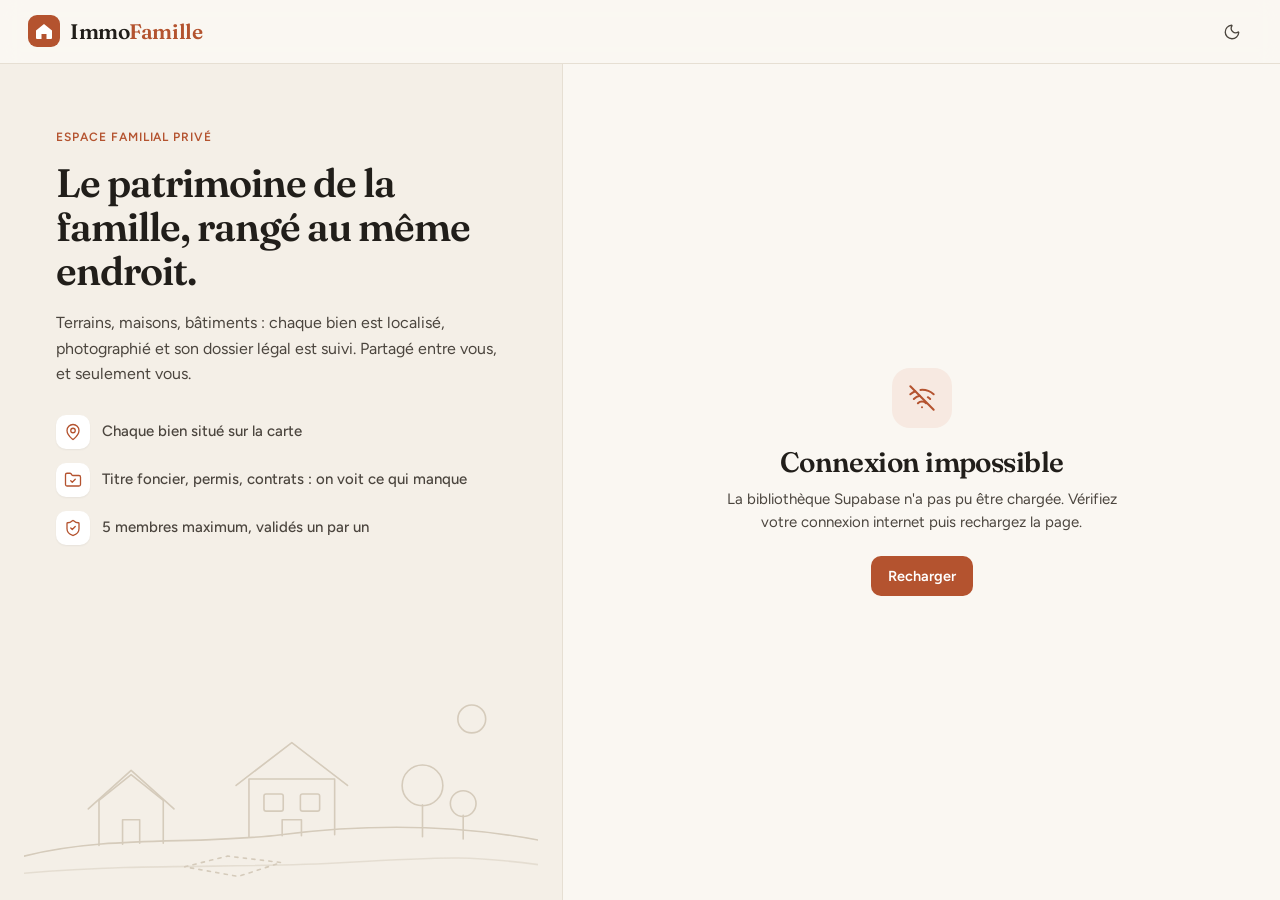
==== index.html @ 24df37d5 "Connexion : texte adapté aux e-mails sans code ; README : SMTP obligatoire Co-Authored-By: Claude Op" ====
<!DOCTYPE html>
<html lang="fr" data-theme="light">
<head>
  <meta charset="UTF-8" />
  <meta name="viewport" content="width=device-width, initial-scale=1.0, maximum-scale=5.0"/>
  <meta name="theme-color" content="#FAF7F2"/>
  <title>ImmoFamille · Le patrimoine de la famille</title>
  <link rel="icon" href="data:image/svg+xml,%3Csvg xmlns='http://www.w3.org/2000/svg' viewBox='0 0 32 32'%3E%3Crect width='32' height='32' rx='9' fill='%23B4532F'/%3E%3Cpath d='M8 15.5 16 9l8 6.5V23a1 1 0 0 1-1 1h-4.5v-5h-5v5H9a1 1 0 0 1-1-1z' fill='%23fff'/%3E%3C/svg%3E"/>

  <!-- Leaflet CSS -->
  <link rel="stylesheet" href="https://unpkg.com/leaflet@1.9.4/dist/leaflet.css"/>

  <!-- Polices -->
  <link rel="preconnect" href="https://fonts.googleapis.com"/>
  <link rel="preconnect" href="https://fonts.gstatic.com" crossorigin/>
  <link href="https://fonts.googleapis.com/css2?family=Figtree:wght@400;500;600;700&family=Fraunces:opsz,wght@9..144,500;9..144,600&display=swap" rel="stylesheet"/>

  <!-- Notre CSS -->
  <link rel="stylesheet" href="style.css"/>
</head>
<body class="auth-mode">

<!-- LOADER -->
<div class="loader-overlay" id="loader">
  <div class="loader-spinner"></div>
</div>

<!-- ============================================================
     BARRE DU HAUT
============================================================ -->
<header class="topbar">
  <a class="brand" href="#" onclick="goHome(); return false;" aria-label="ImmoFamille, accueil">
    <svg class="brand-mark" viewBox="0 0 32 32" aria-hidden="true">
      <rect width="32" height="32" rx="9" fill="currentColor"/>
      <path d="M8 15.5 16 9l8 6.5V23a1 1 0 0 1-1 1h-4.5v-5h-5v5H9a1 1 0 0 1-1-1z" fill="#fff"/>
    </svg>
    <span class="brand-name">Immo<span>Famille</span></span>
  </a>

  <nav class="topnav app-only" aria-label="Navigation principale">
    <button class="topnav-link" data-nav="home" onclick="showView('home')">Biens</button>
    <button class="topnav-link admin-only" data-nav="admin" id="btn-admin" onclick="showView('admin')">
      Famille <span class="notif-badge" id="admin-badge"></span>
    </button>
  </nav>

  <div class="topbar-actions">
    <button class="btn btn-primary app-only topbar-add" onclick="showView('form', null)" aria-label="Ajouter un bien">
      <i data-icon="plus"></i><span>Ajouter un bien</span>
    </button>

    <button class="icon-btn gate-only" id="theme-btn" onclick="toggleTheme()" title="Changer le thème" aria-label="Changer le thème"></button>

    <div class="user-menu app-only">
      <button class="avatar-btn" id="user-btn" onclick="toggleUserMenu(event)" aria-haspopup="menu" aria-expanded="false" aria-label="Mon compte">
        <span class="avatar" id="user-avatar"></span>
        <span class="avatar-dot" id="avatar-dot" title="Demandes en attente"></span>
        <i data-icon="chevron-down"></i>
      </button>
      <div class="menu" id="user-menu" role="menu">
        <div class="menu-head">
          <div class="menu-name" id="user-chip"></div>
          <div class="menu-email" id="user-email"></div>
        </div>
        <button class="menu-item admin-only" role="menuitem" onclick="closeUserMenu(); showView('admin')">
          <i data-icon="users"></i><span>Gérer la famille</span><span class="menu-count" id="menu-admin-count"></span>
        </button>
        <button class="menu-item" role="menuitem" onclick="closeUserMenu(); exportJSON()">
          <i data-icon="download"></i><span>Sauvegarder les biens</span>
        </button>
        <button class="menu-item" role="menuitem" onclick="closeUserMenu(); document.getElementById('import-file').click()">
          <i data-icon="upload"></i><span>Importer une sauvegarde</span>
        </button>
        <button class="menu-item" role="menuitem" onclick="toggleTheme()">
          <span id="theme-menu-icon"></span><span id="theme-menu-label">Thème sombre</span>
        </button>
        <div class="menu-sep"></div>
        <button class="menu-item menu-danger" role="menuitem" onclick="closeUserMenu(); logout()">
          <i data-icon="log-out"></i><span>Se déconnecter</span>
        </button>
      </div>
      <input type="file" id="import-file" accept=".json" hidden onchange="importJSON(this)"/>
    </div>
  </div>
</header>

<!-- Lightbox -->
<div class="lightbox" id="lightbox" onclick="closeLightbox()">
  <button class="lightbox-close" onclick="closeLightbox(); event.stopPropagation();" aria-label="Fermer"><i data-icon="x"></i></button>
  <img id="lightbox-img" src="" alt="Photo agrandie"/>
</div>

<!-- Code d'activation (admin) -->
<div class="modal" id="code-modal" onclick="if (event.target === this) closeCodeModal()">
  <div class="modal-card" role="dialog" aria-modal="true" aria-labelledby="code-modal-title">
    <div class="state-icon"><i data-icon="key-round"></i></div>
    <h2 class="gate-title" id="code-modal-title">Code d'activation</h2>
    <p class="gate-text" id="code-modal-text"></p>
    <div class="code-display" id="code-modal-code"></div>
    <p class="hint">Valable 7 jours · utilisable une seule fois</p>
    <div class="callout">
      <i data-icon="shield-check"></i>
      <p>Donnez ce code <strong>de vive voix, par SMS ou WhatsApp</strong>, jamais par e-mail. C'est ce qui garantit que c'est bien la bonne personne qui se connecte.</p>
    </div>
    <div class="modal-actions">
      <button type="button" class="btn btn-secondary" onclick="copyActivationCode()"><i data-icon="copy"></i>Copier</button>
      <a class="btn btn-secondary" id="code-modal-whatsapp" target="_blank" rel="noopener"><i data-icon="message-circle"></i>WhatsApp</a>
      <a class="btn btn-secondary" id="code-modal-sms"><i data-icon="send"></i>SMS</a>
    </div>
    <button type="button" class="btn btn-primary btn-block" onclick="closeCodeModal()">C'est noté</button>
  </div>
</div>

<!-- Toasts -->
<div class="toast-container" id="toast-container" aria-live="polite"></div>

<!-- Panneau d'accueil (écrans de connexion, grand écran) -->
<aside class="gate-aside gate-only" aria-hidden="true">
  <div class="gate-aside-inner">
    <p class="eyebrow">Espace familial privé</p>
    <h1 class="gate-hero">Le patrimoine de la famille, rangé au même endroit.</h1>
    <p class="gate-lead">Terrains, maisons, bâtiments : chaque bien est localisé, photographié et son dossier légal est suivi. Partagé entre vous, et seulement vous.</p>
    <ul class="gate-points">
      <li><i data-icon="map-pin"></i><span>Chaque bien situé sur la carte</span></li>
      <li><i data-icon="folder-check"></i><span>Titre foncier, permis, contrats : on voit ce qui manque</span></li>
      <li><i data-icon="shield-check"></i><span>5 membres maximum, validés un par un</span></li>
    </ul>
  </div>
  <svg class="gate-illu" viewBox="0 0 480 200" fill="none" stroke="currentColor" stroke-width="1.5" stroke-linecap="round" stroke-linejoin="round">
    <path d="M0 170c80-20 160-10 240-20s160-10 240 5"/>
    <path d="M0 186c120-10 200-4 300-10s120-6 180 2" opacity=".5"/>
    <path d="M70 160v-42l30-24 30 24v40"/>
    <path d="M60 126l40-36 40 36"/>
    <path d="M92 159v-23h16v22"/>
    <path d="M210 152V98h80v52"/>
    <path d="M198 104l52-40 52 40"/>
    <rect x="224" y="112" width="18" height="16" rx="2"/>
    <rect x="258" y="112" width="18" height="16" rx="2"/>
    <path d="M241 151v-15h18v15"/>
    <path d="M372 152v-30"/><circle cx="372" cy="104" r="19"/>
    <path d="M410 154v-22"/><circle cx="410" cy="121" r="12"/>
    <circle cx="418" cy="42" r="13"/>
    <path d="M150 180l40-10 50 6-40 13z" stroke-dasharray="3 5"/>
  </svg>
</aside>

<!-- ============================================================
     CONNEXION / DEMANDE D'ACCÈS
============================================================ -->
<div class="view" id="view-auth">
  <div class="gate-page">
    <div class="gate-card fade-in">
      <h2 class="gate-title">Bienvenue</h2>
      <p class="gate-text">Connectez-vous à l'espace de la famille, ou demandez à y entrer.</p>

      <div class="segmented" role="tablist">
        <button type="button" class="segmented-btn active" id="tab-login" onclick="setAuthTab('login')">Se connecter</button>
        <button type="button" class="segmented-btn" id="tab-demande" onclick="setAuthTab('demande')">Demander l'accès</button>
      </div>

      <!-- Connexion -->
      <form class="auth-pane active" id="pane-login" onsubmit="event.preventDefault(); sendLoginLink();">
        <div class="field">
          <label class="label" for="login-email">Adresse e-mail</label>
          <input type="email" id="login-email" class="input" placeholder="vous@exemple.com" autocomplete="email" required/>
        </div>
        <button type="submit" class="btn btn-primary btn-block btn-lg" id="btn-login">Recevoir mon code de connexion</button>
        <p class="hint center">Pas de mot de passe : un code vous est envoyé par e-mail, puis on vous demande votre code secret.</p>
      </form>

      <!-- Code reçu par e-mail -->
      <form class="auth-pane" id="pane-otp" onsubmit="event.preventDefault(); verifyEmailCode();">
        <ol class="stepper">
          <li class="step active"><span class="step-dot">1</span>E-mail</li>
          <li class="step-line"></li>
          <li class="step"><span class="step-dot">2</span>Code secret</li>
        </ol>
        <p class="gate-text">Un e-mail a été envoyé à <strong id="otp-email"></strong>. Cliquez sur le lien qu'il contient, ou saisissez son code ci-dessous.</p>
        <div class="field">
          <input type="text" id="otp-code" class="input input-code" inputmode="numeric"
                 autocomplete="one-time-code" maxlength="10" placeholder="000000" aria-label="Code reçu par e-mail"/>
        </div>
        <button type="submit" class="btn btn-primary btn-block btn-lg" id="btn-otp">Vérifier mon e-mail</button>
        <p class="hint center">
          Vous avez cliqué sur le lien de l'e-mail ? Cette page se met à jour toute seule.<br>
          <button type="button" class="link-btn" onclick="resendCode()">Renvoyer un code</button>
          <span aria-hidden="true">·</span>
          <button type="button" class="link-btn" onclick="setAuthTab('login')">Changer d'adresse</button>
        </p>
      </form>

      <!-- Demande d'accès -->
      <form class="auth-pane" id="pane-demande" onsubmit="event.preventDefault(); sendDemande();">
        <div class="field-row">
          <div class="field">
            <label class="label" for="dem-prenom">Prénom</label>
            <input type="text" id="dem-prenom" class="input" maxlength="80" autocomplete="given-name" required/>
          </div>
          <div class="field">
            <label class="label" for="dem-nom">Nom</label>
            <input type="text" id="dem-nom" class="input" maxlength="80" autocomplete="family-name" required/>
          </div>
        </div>
        <div class="field">
          <label class="label" for="dem-email">Adresse e-mail</label>
          <input type="email" id="dem-email" class="input" placeholder="vous@exemple.com" autocomplete="email" required/>
        </div>
        <button type="submit" class="btn btn-primary btn-block btn-lg" id="btn-demande">Envoyer ma demande</button>
        <p class="hint center">L'administrateur de la famille valide chaque demande. Il vous donnera ensuite un code d'activation.</p>
      </form>

      <div class="notice" id="auth-message" role="status"></div>
    </div>
  </div>
</div>

<!-- ============================================================
     CODE SECRET (2e étape de connexion)
============================================================ -->
<div class="view" id="view-verify">
  <div class="gate-page">
    <div class="gate-card fade-in">
      <ol class="stepper">
        <li class="step done"><span class="step-dot"><i data-icon="check"></i></span>E-mail vérifié</li>
        <li class="step-line done"></li>
        <li class="step active"><span class="step-dot">2</span>Code secret</li>
      </ol>
      <h2 class="gate-title" id="verify-title"></h2>
      <p class="gate-text" id="verify-text"></p>

      <form id="verify-form" onsubmit="event.preventDefault(); submitVerify();">
        <div class="field" id="grp-activation">
          <label class="label" for="v-activation">Code d'activation <span class="label-hint">donné par l'administrateur</span></label>
          <input type="text" id="v-activation" class="input input-code" inputmode="numeric" maxlength="6" autocomplete="off" placeholder="000000"/>
        </div>
        <div class="field" id="grp-pin">
          <label class="label" for="v-pin" id="lbl-pin">Code secret</label>
          <input type="password" id="v-pin" class="input input-code" inputmode="numeric" maxlength="6" autocomplete="off" placeholder="••••••"/>
        </div>
        <div class="field" id="grp-pin2">
          <label class="label" for="v-pin2">Confirmez votre code secret</label>
          <input type="password" id="v-pin2" class="input input-code" inputmode="numeric" maxlength="6" autocomplete="off" placeholder="••••••"/>
        </div>
        <button type="submit" class="btn btn-primary btn-block btn-lg" id="btn-verify">Accéder</button>
      </form>

      <div class="notice" id="verify-message" role="status"></div>
      <p class="hint center"><button type="button" class="link-btn" onclick="logout()">Se déconnecter</button></p>
    </div>
  </div>
</div>

<!-- ============================================================
     ÉCRAN D'ÉTAT : attente, refus, configuration…
============================================================ -->
<div class="view" id="view-message">
  <div class="gate-page">
    <div class="gate-card gate-card-center fade-in">
      <div class="state-icon" id="message-icon"></div>
      <h2 class="gate-title" id="message-title"></h2>
      <div class="gate-text" id="message-text"></div>
      <div class="state-actions" id="message-actions"></div>
    </div>
  </div>
</div>

<!-- ============================================================
     ACCUEIL : liste + carte
============================================================ -->
<div class="view" id="view-home">
  <div class="home-layout" id="home-layout">
    <section class="list-pane">
      <div class="list-head">
        <div class="list-title-row">
          <div>
            <h1 class="page-title">Les biens de la famille</h1>
            <p class="page-sub" id="home-summary"></p>
          </div>
          <label class="sort">
            <span class="sr-only">Trier</span>
            <select class="select" id="sort-select" onchange="renderList()">
              <option value="date-desc">Plus récents</option>
              <option value="date-asc">Plus anciens</option>
              <option value="nom-asc">Nom A → Z</option>
              <option value="nom-desc">Nom Z → A</option>
              <option value="docs-asc">Dossier à compléter</option>
            </select>
          </label>
        </div>

        <div class="search-field">
          <i data-icon="search"></i>
          <input type="search" id="search-input" placeholder="Rechercher un nom, un quartier…" oninput="onSearch()" aria-label="Rechercher un bien"/>
          <button class="search-clear" id="search-clear" onclick="clearSearch()" aria-label="Effacer"><i data-icon="x"></i></button>
        </div>

        <div class="chips" role="group" aria-label="Filtrer par type">
          <button class="chip filter-btn active" onclick="setFilter('all',this)"><i data-icon="layout-grid"></i>Tous</button>
          <button class="chip filter-btn" onclick="setFilter('terrain',this)"><i data-icon="trees"></i>Terrains</button>
          <button class="chip filter-btn" onclick="setFilter('maison',this)"><i data-icon="house"></i>Maisons</button>
          <button class="chip filter-btn" onclick="setFilter('batiment',this)"><i data-icon="building-2"></i>Bâtiments</button>
          <button class="chip filter-btn" onclick="setFilter('entreprise',this)"><i data-icon="factory"></i>Entreprises</button>
        </div>
      </div>

      <div class="biens-grid" id="biens-list"></div>
    </section>

    <section class="map-pane" aria-label="Carte des biens">
      <div id="map"></div>
    </section>
  </div>

  <!-- Mobile : bascule liste / carte -->
  <button class="map-toggle" id="map-toggle" onclick="toggleMobileMap()">
    <span id="map-toggle-label">Carte</span><span id="map-toggle-icon"></span>
  </button>
</div>

<!-- ============================================================
     FORMULAIRE (ajout et modification)
============================================================ -->
<div class="view" id="view-form">
  <div class="page page-narrow fade-in">
    <button class="back-link" onclick="showView('home')"><i data-icon="arrow-left"></i>Retour aux biens</button>
    <header class="page-header">
      <h1 class="page-title" id="form-title">Ajouter un bien</h1>
      <p class="page-sub" id="form-subtitle">Renseignez les informations de votre bien.</p>
    </header>

    <!-- 1. Informations -->
    <section class="panel">
      <div class="panel-head">
        <span class="panel-num">1</span>
        <div><h2>Informations</h2><p>Comment s'appelle ce bien, et de quoi s'agit-il ?</p></div>
      </div>
      <div class="field">
        <label class="label" for="f-nom">Nom du bien</label>
        <input type="text" id="f-nom" class="input" placeholder="Ex. : Terrain de Kpobè" maxlength="200"/>
      </div>
      <div class="field">
        <span class="label">Type de bien</span>
        <div class="type-picker" role="radiogroup" aria-label="Type de bien">
          <button type="button" class="type-option" data-type="terrain"    onclick="setType('terrain')"    role="radio"><i data-icon="trees"></i><span>Terrain</span></button>
          <button type="button" class="type-option" data-type="maison"     onclick="setType('maison')"     role="radio"><i data-icon="house"></i><span>Maison</span></button>
          <button type="button" class="type-option" data-type="batiment"   onclick="setType('batiment')"   role="radio"><i data-icon="building-2"></i><span>Bâtiment</span></button>
          <button type="button" class="type-option" data-type="entreprise" onclick="setType('entreprise')" role="radio"><i data-icon="factory"></i><span>Entreprise</span></button>
        </div>
        <input type="hidden" id="f-type"/>
      </div>
      <div class="field">
        <label class="label" for="f-desc">Description</label>
        <textarea id="f-desc" class="input" rows="4" placeholder="Superficie, état, utilisation actuelle…"></textarea>
      </div>
    </section>

    <!-- 2. Localisation -->
    <section class="panel">
      <div class="panel-head">
        <span class="panel-num">2</span>
        <div><h2>Localisation</h2><p>Touchez la carte à l'emplacement du bien, ou utilisez votre position.</p></div>
      </div>
      <div class="geo-row">
        <button type="button" class="btn btn-secondary" id="btn-geo" onclick="useMyLocation()"><i data-icon="locate-fixed"></i>Utiliser ma position</button>
      </div>
      <div id="map-picker"></div>
      <div class="coords-display">
        <input class="input input-readonly" id="f-lat" placeholder="Latitude" readonly aria-label="Latitude"/>
        <input class="input input-readonly" id="f-lng" placeholder="Longitude" readonly aria-label="Longitude"/>
      </div>
      <details class="disclosure">
        <summary>Coller des coordonnées Google Maps</summary>
        <div class="dms-row">
          <input type="text" id="f-dms" class="input" placeholder='6°22&apos;30.5"N 2°19&apos;08.9"E'/>
          <button type="button" class="btn btn-secondary" onclick="applyDMS()">Convertir</button>
        </div>
        <p id="dms-error" class="field-error"></p>
      </details>
      <div class="field">
        <label class="label" for="f-adresse">Adresse ou lieu-dit <span class="label-hint">facultatif</span></label>
        <input type="text" id="f-adresse" class="input" placeholder="Ex. : Quartier Akpakpa, Cotonou"/>
      </div>
    </section>

    <!-- 3. Photos -->
    <section class="panel">
      <div class="panel-head">
        <span class="panel-num">3</span>
        <div><h2>Photos</h2><p>La première photo sert de couverture.</p></div>
      </div>
      <div class="upload-zone" id="photo-zone"
           onclick="document.getElementById('f-photos').click()"
           ondrop="handleDrop(event,'photo')"
           ondragover="event.preventDefault();this.classList.add('drag-over')"
           ondragleave="this.classList.remove('drag-over')">
        <span class="upload-icon"><i data-icon="camera"></i></span>
        <p><strong>Ajouter des photos</strong> ou glissez-les ici</p>
        <p class="hint">JPG, PNG, WEBP · 5 Mo max chacune · <span id="photo-counter">5 photos maximum</span></p>
        <input type="file" id="f-photos" multiple accept="image/*" hidden onchange="handlePhotos(this.files)"/>
      </div>
      <div class="preview-grid" id="photo-preview"></div>
    </section>

    <!-- 4. Dossier légal -->
    <section class="panel">
      <div class="panel-head">
        <span class="panel-num">4</span>
        <div><h2>Dossier légal</h2><p>Cochez les documents que la famille possède déjà.</p></div>
      </div>
      <div class="progress-block">
        <div class="progress"><div class="progress-bar" id="docs-progress-bar"></div></div>
        <div class="progress-label"><span id="docs-progress-text">0 document sur 4</span><span id="docs-progress-pct">0%</span></div>
      </div>
      <div class="checklist" id="checklist-container"></div>
    </section>

    <!-- 5. Fichiers joints -->
    <section class="panel">
      <div class="panel-head">
        <span class="panel-num">5</span>
        <div><h2>Fichiers joints <span class="label-hint">facultatif</span></h2><p>Scans des actes, plans, factures…</p></div>
      </div>
      <div class="upload-zone" id="doc-zone"
           onclick="document.getElementById('f-docs').click()"
           ondrop="handleDrop(event,'doc')"
           ondragover="event.preventDefault();this.classList.add('drag-over')"
           ondragleave="this.classList.remove('drag-over')">
        <span class="upload-icon"><i data-icon="paperclip"></i></span>
        <p><strong>Joindre des fichiers</strong> ou glissez-les ici</p>
        <p class="hint">PDF, images, Word · 10 Mo max chacun · <span id="doc-counter">5 fichiers maximum</span></p>
        <input type="file" id="f-docs" multiple accept=".pdf,image/*,.doc,.docx" hidden onchange="handleDocs(this.files)"/>
      </div>
      <div class="file-list" id="doc-preview"></div>
    </section>

    <div class="form-actions">
      <button type="button" class="btn btn-ghost" onclick="showView('home')">Annuler</button>
      <button type="button" class="btn btn-primary btn-lg" id="btn-save" onclick="saveBien()">Enregistrer le bien</button>
    </div>
  </div>
</div>

<!-- ============================================================
     FICHE D'UN BIEN
============================================================ -->
<div class="view" id="view-detail">
  <div class="page page-wide fade-in" id="detail-content"></div>
</div>

<!-- ============================================================
     ADMINISTRATION DE LA FAMILLE
============================================================ -->
<div class="view" id="view-admin">
  <div class="page page-narrow fade-in">
    <header class="page-header">
      <h1 class="page-title">La famille</h1>
      <p class="page-sub">Validez les demandes d'accès et gérez les codes. 5 membres maximum, vous compris.</p>
    </header>

    <section class="panel">
      <div class="quota">
        <div>
          <div class="quota-title" id="quota-text">—</div>
          <div class="progress"><div class="progress-bar" id="quota-bar"></div></div>
        </div>
        <span class="quota-pct" id="quota-pct"></span>
      </div>
      <label class="label" for="share-link">Lien à envoyer à vos proches pour qu'ils fassent leur demande</label>
      <div class="dms-row">
        <input type="text" id="share-link" class="input input-readonly" readonly onclick="this.select()"/>
        <button type="button" class="btn btn-secondary" onclick="copyShareLink()"><i data-icon="copy"></i>Copier</button>
      </div>
    </section>

    <section class="panel">
      <div class="panel-title-row"><h2>Demandes en attente</h2><span class="count-pill" id="admin-pending-count">0</span></div>
      <div class="member-list" id="admin-pending"></div>
    </section>

    <section class="panel">
      <div class="panel-title-row"><h2>Membres</h2></div>
      <div class="member-list" id="admin-membres"></div>
    </section>

    <section class="panel" id="admin-refuses-card">
      <div class="panel-title-row"><h2>Demandes refusées</h2></div>
      <div class="member-list" id="admin-refuses"></div>
    </section>
  </div>
</div>

<!-- Bibliothèques externes -->
<script src="https://unpkg.com/leaflet@1.9.4/dist/leaflet.js"></script>
<script src="https://cdnjs.cloudflare.com/ajax/libs/jspdf/2.5.1/jspdf.umd.min.js"></script>
<script src="https://cdn.jsdelivr.net/npm/@supabase/supabase-js@2/dist/umd/supabase.js"></script>

<!-- Configuration Supabase -->
<script src="config.js"></script>

<!-- Notre JS -->
<script src="icons.js"></script>
<script src="app.js"></script>
</body>
</html>
---- style.css ----
/* ============================================================
   ImmoFamille — style.css
   Chaleureux et sérieux : tons terre, papier crème, terracotta.
   Titres : Fraunces · Texte : Figtree · Icônes : Lucide
============================================================ */

/* ------------------------------------------------------------
   1. TOKENS
------------------------------------------------------------ */
:root {
  --bg:          #FAF7F2;
  --surface:     #FFFFFF;
  --surface-2:   #F4EFE7;
  --surface-3:   #EDE6DA;
  --line:        #E6DFD3;
  --line-strong: #D5CBBB;
  --ink:         #211E1A;
  --ink-2:       #4B453E;
  --muted:       #817970;

  --brand:       #B4532F;
  --brand-hover: #98431F;
  --brand-soft:  #F7E9E1;
  --brand-ink:   #8A3A1C;

  --ok:          #2E7650;
  --ok-soft:     #E3F1E8;
  --warn:        #A86B12;
  --warn-soft:   #FBF0DC;
  --danger:      #B83A2E;
  --danger-soft: #FBE7E4;

  --terrain:     #5E8452;
  --maison:      #43688F;
  --batiment:    #A2692B;
  --entreprise:  #735191;

  --radius-sm:   8px;
  --radius:      12px;
  --radius-lg:   18px;
  --shadow-sm:   0 1px 2px rgba(33, 30, 26, .06);
  --shadow:      0 1px 2px rgba(33, 30, 26, .05), 0 6px 20px rgba(33, 30, 26, .06);
  --shadow-lg:   0 4px 12px rgba(33, 30, 26, .08), 0 24px 48px rgba(33, 30, 26, .12);
  --ring:        0 0 0 3px rgba(180, 83, 47, .22);

  --font:        'Figtree', system-ui, -apple-system, 'Segoe UI', sans-serif;
  --font-display:'Fraunces', Georgia, 'Times New Roman', serif;
  --topbar-h:    64px;
  --ease:        cubic-bezier(.2, .7, .2, 1);
  color-scheme: light;
}

[data-theme="dark"] {
  --bg:          #161412;
  --surface:     #1F1C19;
  --surface-2:   #282420;
  --surface-3:   #312C27;
  --line:        #34302A;
  --line-strong: #4A433B;
  --ink:         #F3EEE7;
  --ink-2:       #CFC7BC;
  --muted:       #978F84;

  --brand:       #D9774F;
  --brand-hover: #E78C66;
  --brand-soft:  #3A2519;
  --brand-ink:   #F0A07F;

  --ok:          #5DB585;
  --ok-soft:     #1D3328;
  --warn:        #E0A445;
  --warn-soft:   #3A2C14;
  --danger:      #E47467;
  --danger-soft: #3B1F1B;

  --terrain:     #8DB27F;
  --maison:      #7FA3CB;
  --batiment:    #D39A5B;
  --entreprise:  #A987C6;

  --shadow-sm:   0 1px 2px rgba(0, 0, 0, .3);
  --shadow:      0 1px 2px rgba(0, 0, 0, .3), 0 8px 24px rgba(0, 0, 0, .25);
  --shadow-lg:   0 8px 24px rgba(0, 0, 0, .35), 0 24px 56px rgba(0, 0, 0, .4);
  --ring:        0 0 0 3px rgba(217, 119, 79, .3);
  color-scheme: dark;
}

/* ------------------------------------------------------------
   2. BASE
------------------------------------------------------------ */
*, *::before, *::after { box-sizing: border-box; margin: 0; padding: 0; }
html { -webkit-text-size-adjust: 100%; }
body {
  font-family: var(--font);
  font-size: 15px;
  line-height: 1.55;
  color: var(--ink);
  background: var(--bg);
  min-height: 100vh;
  -webkit-font-smoothing: antialiased;
}
img { max-width: 100%; display: block; }
button { font: inherit; color: inherit; cursor: pointer; background: none; border: none; }
input, textarea, select { font: inherit; color: var(--ink); }
a { color: inherit; }
:focus-visible { outline: none; box-shadow: var(--ring); border-radius: var(--radius-sm); }
.sr-only { position: absolute; width: 1px; height: 1px; overflow: hidden; clip: rect(0 0 0 0); white-space: nowrap; }

.icon { width: 18px; height: 18px; flex-shrink: 0; vertical-align: middle; }

h1, h2, h3 { font-weight: 600; letter-spacing: -.01em; }
.page-title {
  font-family: var(--font-display);
  font-weight: 600;
  font-size: 30px;
  line-height: 1.15;
  letter-spacing: -.02em;
}
.page-sub { color: var(--muted); font-size: 14.5px; margin-top: 4px; }
.hint { color: var(--muted); font-size: 13px; }
.hint.center { text-align: center; margin-top: 14px; }
.eyebrow {
  font-size: 12px; font-weight: 600; letter-spacing: .08em; text-transform: uppercase;
  color: var(--brand);
}

.view { display: none; }
.view.active { display: block; }

.fade-in { animation: fadeIn .35s var(--ease) both; }
@keyframes fadeIn { from { opacity: 0; transform: translateY(6px); } to { opacity: 1; transform: none; } }

/* ------------------------------------------------------------
   3. BOUTONS & CHAMPS
------------------------------------------------------------ */
.btn {
  display: inline-flex; align-items: center; justify-content: center; gap: 8px;
  height: 40px; padding: 0 16px;
  border-radius: 10px; border: 1px solid transparent;
  font-size: 14.5px; font-weight: 600; white-space: nowrap; text-decoration: none;
  transition: background .15s, border-color .15s, color .15s, box-shadow .15s, transform .1s;
}
.btn:active:not(:disabled) { transform: translateY(1px); }
.btn:disabled { opacity: .5; cursor: not-allowed; }
.btn.loading { opacity: .7; cursor: wait; }
.btn .icon { width: 17px; height: 17px; }
.btn-lg { height: 48px; padding: 0 22px; font-size: 15.5px; border-radius: 12px; }
.btn-block { width: 100%; }
.btn-sm { height: 34px; padding: 0 12px; font-size: 13.5px; border-radius: 9px; }

.btn-primary { background: var(--brand); color: #fff; }
.btn-primary:hover:not(:disabled) { background: var(--brand-hover); }
.btn-secondary { background: var(--surface); color: var(--ink); border-color: var(--line-strong); }
.btn-secondary:hover:not(:disabled) { background: var(--surface-2); }
.btn-ghost { color: var(--ink-2); }
.btn-ghost:hover:not(:disabled) { background: var(--surface-2); color: var(--ink); }
.btn-danger { background: var(--surface); color: var(--danger); border-color: var(--line-strong); }
.btn-danger:hover:not(:disabled) { background: var(--danger-soft); border-color: var(--danger); }
.btn-success { background: var(--ok); color: #fff; }
.btn-success:hover:not(:disabled) { filter: brightness(1.08); }

.icon-btn {
  width: 40px; height: 40px; border-radius: 10px;
  display: inline-flex; align-items: center; justify-content: center;
  color: var(--ink-2); transition: background .15s, color .15s;
}
.icon-btn:hover { background: var(--surface-2); color: var(--ink); }

.link-btn {
  color: var(--brand-ink); font-weight: 600; font-size: inherit;
  text-decoration: underline; text-underline-offset: 3px; text-decoration-thickness: 1px;
}
.link-btn:hover { color: var(--brand); }

.field { margin-bottom: 18px; }
.field-row { display: grid; grid-template-columns: 1fr 1fr; gap: 14px; }
.label { display: block; font-size: 14px; font-weight: 600; margin-bottom: 7px; color: var(--ink); }
.label-hint { font-weight: 400; color: var(--muted); font-size: 13px; margin-left: 4px; }
.input, .select {
  width: 100%; height: 46px; padding: 0 14px;
  background: var(--surface); border: 1px solid var(--line-strong); border-radius: 10px;
  font-size: 15px; transition: border-color .15s, box-shadow .15s;
}
textarea.input { height: auto; min-height: 104px; padding: 12px 14px; resize: vertical; line-height: 1.5; }
.input::placeholder { color: var(--muted); opacity: .8; }
.input:hover, .select:hover { border-color: var(--muted); }
.input:focus, .select:focus { outline: none; border-color: var(--brand); box-shadow: var(--ring); }
.input-readonly { background: var(--surface-2); color: var(--ink-2); font-variant-numeric: tabular-nums; }
.input-code {
  height: 58px; text-align: center; font-size: 26px; font-weight: 600;
  letter-spacing: .45em; padding-left: calc(14px + .45em); font-variant-numeric: tabular-nums;
}
.input-code::placeholder { letter-spacing: .45em; }
.select {
  appearance: none; height: 38px; width: auto; padding: 0 34px 0 12px; font-size: 14px; font-weight: 500;
  background-image: url("data:image/svg+xml,%3Csvg xmlns='http://www.w3.org/2000/svg' viewBox='0 0 24 24' fill='none' stroke='%23817970' stroke-width='2' stroke-linecap='round' stroke-linejoin='round'%3E%3Cpath d='m6 9 6 6 6-6'/%3E%3C/svg%3E");
  background-repeat: no-repeat; background-position: right 10px center; background-size: 16px;
}
.field-error { display: none; color: var(--danger); font-size: 13px; margin-top: 6px; }
.field-error.visible { display: block; }

/* ------------------------------------------------------------
   4. BARRE DU HAUT
------------------------------------------------------------ */
.topbar {
  position: sticky; top: 0; z-index: 1000;
  height: var(--topbar-h);
  display: flex; align-items: center; gap: 28px;
  padding: 0 28px;
  background: color-mix(in srgb, var(--bg) 88%, transparent);
  backdrop-filter: saturate(1.4) blur(10px);
  -webkit-backdrop-filter: saturate(1.4) blur(10px);
  border-bottom: 1px solid var(--line);
}
.brand { display: flex; align-items: center; gap: 10px; text-decoration: none; color: var(--ink); flex-shrink: 0; }
.brand-mark { width: 32px; height: 32px; color: var(--brand); }
.brand-name { font-family: var(--font-display); font-weight: 600; font-size: 21px; letter-spacing: -.02em; }
.brand-name span { color: var(--brand); }

.topnav { display: flex; gap: 4px; }
.topnav-link {
  position: relative; height: 38px; padding: 0 14px; border-radius: 10px;
  font-size: 14.5px; font-weight: 600; color: var(--muted);
  display: inline-flex; align-items: center; gap: 8px;
  transition: background .15s, color .15s;
}
.topnav-link:hover { color: var(--ink); background: var(--surface-2); }
.topnav-link.active { color: var(--ink); }
.topnav-link.active::after {
  content: ''; position: absolute; left: 14px; right: 14px; bottom: -13px;
  height: 2px; border-radius: 2px; background: var(--brand);
}
.notif-badge {
  display: none; min-width: 20px; height: 20px; padding: 0 6px; border-radius: 10px;
  background: var(--brand); color: #fff; font-size: 11.5px; font-weight: 700; line-height: 20px; text-align: center;
}
.notif-badge.visible { display: inline-block; }

.topbar-actions { margin-left: auto; display: flex; align-items: center; gap: 10px; }

.user-menu { position: relative; }
.avatar-btn {
  display: flex; align-items: center; gap: 6px;
  height: 42px; padding: 0 8px 0 4px; border-radius: 999px;
  border: 1px solid var(--line-strong); background: var(--surface);
  color: var(--muted); transition: box-shadow .15s;
}
.avatar-btn:hover, .avatar-btn[aria-expanded="true"] { box-shadow: var(--shadow); }
.avatar-btn .icon { width: 16px; height: 16px; }
.avatar-btn { position: relative; }
.avatar-dot {
  display: none; position: absolute; top: 2px; left: 28px; width: 11px; height: 11px; border-radius: 50%;
  background: var(--brand); box-shadow: 0 0 0 2px var(--surface);
}
.avatar-dot.visible { display: block; }
.avatar {
  width: 32px; height: 32px; border-radius: 50%;
  display: flex; align-items: center; justify-content: center;
  background: var(--ink); color: var(--bg); font-size: 13px; font-weight: 700; letter-spacing: .02em;
}
.menu {
  display: none; position: absolute; right: 0; top: calc(100% + 8px); z-index: 1100;
  min-width: 260px; padding: 6px;
  background: var(--surface); border: 1px solid var(--line); border-radius: 14px;
  box-shadow: var(--shadow-lg);
}
.menu.open { display: block; animation: fadeIn .15s var(--ease) both; }
.menu-head { padding: 10px 12px 12px; border-bottom: 1px solid var(--line); margin-bottom: 6px; }
.menu-name { font-weight: 700; }
.menu-email { font-size: 13px; color: var(--muted); overflow: hidden; text-overflow: ellipsis; white-space: nowrap; }
.menu-item {
  width: 100%; display: flex; align-items: center; gap: 12px;
  padding: 10px 12px; border-radius: 9px; font-size: 14.5px; text-align: left; color: var(--ink);
}
.menu-item:hover { background: var(--surface-2); }
.menu-item .icon { color: var(--muted); }
.menu-count { margin-left: auto; font-size: 12px; font-weight: 700; color: var(--brand); }
.menu-sep { height: 1px; background: var(--line); margin: 6px 4px; }
.menu-danger, .menu-danger .icon { color: var(--danger); }

/* Visibilité selon l'état de connexion */
.auth-mode .app-only { display: none !important; }
body:not(.auth-mode) .gate-only { display: none !important; }
body:not(.is-admin) .admin-only { display: none !important; }

/* ------------------------------------------------------------
   5. ÉCRANS DE CONNEXION
------------------------------------------------------------ */
.gate-aside {
  position: fixed; top: var(--topbar-h); left: 0; bottom: 0; width: 44%;
  background: var(--surface-2); border-right: 1px solid var(--line);
  display: flex; flex-direction: column; justify-content: space-between;
  overflow: hidden;
}
.gate-aside-inner { padding: 64px 56px 0; max-width: 560px; }
.gate-hero {
  font-family: var(--font-display); font-weight: 600;
  font-size: clamp(30px, 3.1vw, 42px); line-height: 1.12; letter-spacing: -.025em;
  margin: 14px 0 16px;
}
.gate-lead { color: var(--ink-2); font-size: 16px; line-height: 1.6; max-width: 46ch; }
.gate-points { list-style: none; margin-top: 28px; display: grid; gap: 14px; }
.gate-points li { display: flex; align-items: center; gap: 12px; font-weight: 500; color: var(--ink-2); }
.gate-points .icon {
  width: 34px; height: 34px; padding: 8px; border-radius: 10px;
  background: var(--surface); color: var(--brand); box-shadow: var(--shadow-sm);
}
.gate-illu { width: 100%; height: auto; color: var(--line-strong); padding: 0 24px 12px; }

.gate-page {
  min-height: calc(100vh - var(--topbar-h));
  display: flex; align-items: center; justify-content: center;
  padding: 40px 20px;
}
@media (min-width: 961px) {
  .gate-page { margin-left: 44%; }
}
.gate-card { width: 100%; max-width: 420px; }
.gate-card-center { text-align: center; }
.gate-title {
  font-family: var(--font-display); font-weight: 600;
  font-size: 28px; line-height: 1.2; letter-spacing: -.02em; margin-bottom: 8px;
}
.gate-text { color: var(--ink-2); margin-bottom: 22px; }

.segmented {
  display: grid; grid-template-columns: 1fr 1fr; gap: 4px; padding: 4px;
  background: var(--surface-2); border: 1px solid var(--line); border-radius: 12px; margin-bottom: 24px;
}
.segmented-btn {
  height: 38px; border-radius: 9px; font-size: 14.5px; font-weight: 600; color: var(--muted);
  transition: background .15s, color .15s, box-shadow .15s;
}
.segmented-btn.active { background: var(--surface); color: var(--ink); box-shadow: var(--shadow-sm); }

.auth-pane { display: none; }
.auth-pane.active { display: block; animation: fadeIn .25s var(--ease) both; }

.notice {
  display: none; margin-top: 18px; padding: 12px 14px 12px 42px; position: relative;
  border-radius: 10px; font-size: 14px; line-height: 1.5;
  background: var(--surface-2); color: var(--ink-2); border: 1px solid var(--line);
}
.notice.visible { display: block; animation: fadeIn .2s var(--ease) both; }
.notice::before {
  content: ''; position: absolute; left: 14px; top: 13px; width: 18px; height: 18px;
  background: currentColor; opacity: .9;
  -webkit-mask: var(--notice-icon) center / contain no-repeat; mask: var(--notice-icon) center / contain no-repeat;
  --notice-icon: url("data:image/svg+xml,%3Csvg xmlns='http://www.w3.org/2000/svg' viewBox='0 0 24 24' fill='none' stroke='black' stroke-width='2' stroke-linecap='round' stroke-linejoin='round'%3E%3Ccircle cx='12' cy='12' r='10'/%3E%3Cpath d='M12 16v-4M12 8h.01'/%3E%3C/svg%3E");
}
.notice.success { background: var(--ok-soft); border-color: transparent; color: var(--ink); }
.notice.success::before {
  color: var(--ok);
  --notice-icon: url("data:image/svg+xml,%3Csvg xmlns='http://www.w3.org/2000/svg' viewBox='0 0 24 24' fill='none' stroke='black' stroke-width='2' stroke-linecap='round' stroke-linejoin='round'%3E%3Ccircle cx='12' cy='12' r='10'/%3E%3Cpath d='m9 12 2 2 4-4'/%3E%3C/svg%3E");
}
.notice.error { background: var(--danger-soft); border-color: transparent; color: var(--ink); }
.notice.error::before {
  color: var(--danger);
  --notice-icon: url("data:image/svg+xml,%3Csvg xmlns='http://www.w3.org/2000/svg' viewBox='0 0 24 24' fill='none' stroke='black' stroke-width='2' stroke-linecap='round' stroke-linejoin='round'%3E%3Cpath d='m21.73 18-8-14a2 2 0 0 0-3.48 0l-8 14A2 2 0 0 0 4 21h16a2 2 0 0 0 1.73-3'/%3E%3Cpath d='M12 9v4M12 17h.01'/%3E%3C/svg%3E");
}

.stepper { list-style: none; display: flex; align-items: center; gap: 10px; margin-bottom: 24px; }
.step { display: flex; align-items: center; gap: 8px; font-size: 13.5px; font-weight: 600; color: var(--muted); white-space: nowrap; }
.step-dot {
  width: 26px; height: 26px; border-radius: 50%; flex-shrink: 0;
  display: flex; align-items: center; justify-content: center; font-size: 12.5px; font-weight: 700;
  background: var(--surface); border: 1.5px solid var(--line-strong); color: var(--muted);
}
.step-dot .icon { width: 14px; height: 14px; stroke-width: 2.5; }
.step.active { color: var(--ink); }
.step.active .step-dot { background: var(--brand); border-color: var(--brand); color: #fff; }
.step.done { color: var(--ok); }
.step.done .step-dot { background: var(--ok); border-color: var(--ok); color: #fff; }
.step-line { flex: 1; height: 2px; border-radius: 2px; background: var(--line); min-width: 20px; }
.step-line.done { background: var(--ok); }

.state-icon {
  width: 60px; height: 60px; margin: 0 auto 18px; border-radius: 18px;
  display: flex; align-items: center; justify-content: center;
  background: var(--brand-soft); color: var(--brand);
}
.state-icon .icon { width: 28px; height: 28px; }
.state-actions { display: flex; gap: 10px; justify-content: center; flex-wrap: wrap; }
.gate-text code { background: var(--surface-2); padding: 1px 6px; border-radius: 5px; font-size: 13px; }

/* ------------------------------------------------------------
   6. ACCUEIL : LISTE + CARTE
------------------------------------------------------------ */
.home-layout {
  display: grid; grid-template-columns: minmax(460px, 58%) 1fr;
  height: calc(100vh - var(--topbar-h));
}
.list-pane { overflow-y: auto; padding: 28px 28px 48px; }
.map-pane { position: relative; padding: 16px 16px 16px 0; }
#map { width: 100%; height: 100%; border-radius: var(--radius-lg); overflow: hidden; background: var(--surface-2); }

.list-head { margin-bottom: 22px; }
.list-title-row { display: flex; align-items: flex-start; justify-content: space-between; gap: 16px; margin-bottom: 18px; }

.search-field {
  position: relative; display: flex; align-items: center;
  height: 48px; padding: 0 12px 0 16px; gap: 10px;
  background: var(--surface); border: 1px solid var(--line-strong); border-radius: 999px;
  box-shadow: var(--shadow-sm); transition: box-shadow .15s, border-color .15s;
}
.search-field:focus-within { border-color: var(--brand); box-shadow: var(--ring); }
.search-field > .icon { color: var(--muted); }
.search-field input { flex: 1; min-width: 0; border: none; background: none; outline: none; font-size: 15px; height: 100%; }
.search-field input::-webkit-search-cancel-button { display: none; }
.search-clear { display: none; width: 30px; height: 30px; border-radius: 50%; align-items: center; justify-content: center; color: var(--muted); }
.search-clear:hover { background: var(--surface-2); color: var(--ink); }
.search-clear.visible { display: inline-flex; }

.chips { display: flex; gap: 8px; margin-top: 14px; overflow-x: auto; scrollbar-width: none; padding-bottom: 2px; }
.chips::-webkit-scrollbar { display: none; }
.chip {
  flex-shrink: 0; display: inline-flex; align-items: center; gap: 7px;
  height: 36px; padding: 0 14px; border-radius: 999px;
  border: 1px solid var(--line-strong); background: var(--surface);
  font-size: 14px; font-weight: 500; color: var(--ink-2);
  transition: border-color .15s, background .15s, color .15s;
}
.chip .icon { width: 16px; height: 16px; }
.chip:hover { border-color: var(--ink-2); color: var(--ink); }
.chip.active { background: var(--ink); border-color: var(--ink); color: var(--bg); }

.biens-grid { display: grid; grid-template-columns: repeat(auto-fill, minmax(230px, 1fr)); gap: 26px 20px; }

.bien-card { cursor: pointer; border-radius: var(--radius); outline: none; }
.bien-media {
  position: relative; aspect-ratio: 4 / 3; border-radius: var(--radius); overflow: hidden;
  background: var(--surface-2);
}
.bien-media img { width: 100%; height: 100%; object-fit: cover; transition: transform .4s var(--ease); }
.bien-card:hover .bien-media img { transform: scale(1.04); }
.bien-placeholder {
  width: 100%; height: 100%; display: flex; align-items: center; justify-content: center;
  color: var(--type-color, var(--muted));
  background:
    radial-gradient(circle at 30% 25%, color-mix(in srgb, var(--type-color, var(--muted)) 14%, transparent), transparent 60%),
    var(--surface-2);
}
.bien-placeholder .icon { width: 40px; height: 40px; stroke-width: 1.25; opacity: .8; }
.bien-card.highlighted .bien-media, .bien-card:focus-visible .bien-media { box-shadow: 0 0 0 2px var(--bg), 0 0 0 4px var(--brand); }

.type-tag {
  position: absolute; left: 10px; top: 10px;
  display: inline-flex; align-items: center; gap: 6px;
  height: 28px; padding: 0 10px; border-radius: 999px;
  background: color-mix(in srgb, var(--surface) 94%, transparent); color: var(--ink);
  font-size: 12.5px; font-weight: 600; box-shadow: var(--shadow-sm);
}
.type-tag .icon { width: 14px; height: 14px; color: var(--type-color); }

.bien-body { padding: 12px 2px 0; }
.bien-name { font-size: 16px; font-weight: 600; line-height: 1.3; color: var(--ink); }
.bien-loc {
  display: flex; align-items: center; gap: 5px; margin-top: 2px;
  font-size: 14px; color: var(--muted); overflow: hidden; white-space: nowrap; text-overflow: ellipsis;
}
.bien-loc .icon { width: 14px; height: 14px; }
.bien-foot { display: flex; align-items: center; gap: 10px; margin-top: 10px; font-size: 13px; color: var(--ink-2); }
.bien-foot .progress { flex: 1; height: 4px; }

.statut {
  display: inline-flex; align-items: center; gap: 6px;
  font-size: 13px; font-weight: 600; white-space: nowrap;
}
.statut .icon { width: 15px; height: 15px; }
.statut-complet   { color: var(--ok); }
.statut-incomplet { color: var(--warn); }

.empty-state { grid-column: 1 / -1; text-align: center; padding: 56px 16px; color: var(--ink-2); }
.empty-state .state-icon { background: var(--surface-2); color: var(--muted); }
.empty-state h3 { font-family: var(--font-display); font-size: 21px; margin-bottom: 6px; color: var(--ink); }
.empty-state p { color: var(--muted); max-width: 36ch; margin: 0 auto 18px; }

.map-toggle {
  display: none; position: fixed; left: 50%; bottom: 22px; transform: translateX(-50%); z-index: 900;
  height: 46px; padding: 0 20px; border-radius: 999px; gap: 8px; align-items: center;
  background: var(--ink); color: var(--bg); font-weight: 600; font-size: 14.5px;
  box-shadow: var(--shadow-lg);
}

/* Marqueurs de la carte (pilules) */
.pin-wrap { background: none; border: none; }
.pin {
  position: absolute; left: 0; top: 0; transform: translate(-50%, calc(-100% - 7px));
  display: inline-flex; align-items: center; gap: 6px;
  height: 30px; padding: 0 11px 0 8px; border-radius: 999px;
  background: var(--surface); color: var(--ink);
  font-family: var(--font); font-size: 13px; font-weight: 700; white-space: nowrap;
  box-shadow: 0 0 0 1px rgba(0,0,0,.06), 0 2px 8px rgba(0,0,0,.18);
  transition: transform .15s var(--ease), background .15s, color .15s;
  max-width: 180px;
}
.pin span { overflow: hidden; text-overflow: ellipsis; }
.pin::after {
  content: ''; position: absolute; left: 50%; bottom: -5px; width: 10px; height: 10px;
  background: inherit; transform: translateX(-50%) rotate(45deg); border-radius: 0 0 2px 0;
  box-shadow: 2px 2px 3px rgba(0,0,0,.08);
}
.pin .icon { width: 15px; height: 15px; color: var(--type-color); }
.pin:hover, .pin.active {
  background: var(--ink); color: var(--bg); transform: translate(-50%, calc(-100% - 7px)) scale(1.06);
}
.pin.active .icon, .pin:hover .icon { color: var(--bg); }
.leaflet-marker-icon.pin-wrap.is-active { z-index: 1000 !important; }
.map-compact .pin { padding: 0 7px; }
.map-compact .pin span { display: none; }
.map-compact .pin:hover span, .map-compact .pin.active span { display: inline; }
.map-compact .pin:hover, .map-compact .pin.active { padding: 0 11px 0 8px; }

.leaflet-popup-content-wrapper { border-radius: 14px; padding: 0; overflow: hidden; box-shadow: var(--shadow-lg); background: var(--surface); color: var(--ink); }
.leaflet-popup-content { margin: 0; width: 240px !important; font-family: var(--font); }
.leaflet-popup-tip { background: var(--surface); }
.leaflet-container a.leaflet-popup-close-button { top: 8px; right: 8px; width: 26px; height: 26px; border-radius: 50%; background: var(--surface); color: var(--ink); font-size: 18px; line-height: 24px; }
.popup-media { aspect-ratio: 16 / 10; background: var(--surface-2); }
.popup-media img { width: 100%; height: 100%; object-fit: cover; }
.popup-media .bien-placeholder .icon { width: 30px; height: 30px; }
.popup-body { padding: 12px 14px 14px; }
.popup-body strong { display: block; font-size: 15px; margin-bottom: 2px; }
.popup-body small { color: var(--muted); display: block; margin-bottom: 10px; }
.popup-body .btn { width: 100%; height: 36px; font-size: 13.5px; }
.leaflet-container { font-family: var(--font); background: var(--surface-2); }
.leaflet-control-attribution { font-size: 10px; }
.leaflet-bar a { color: var(--ink) !important; }

/* ------------------------------------------------------------
   7. PAGES (formulaire, fiche, admin)
------------------------------------------------------------ */
.page { margin: 0 auto; padding: 28px 24px 96px; }
.page-narrow { max-width: 760px; }
.page-wide { max-width: 1120px; }
.page-header { margin-bottom: 24px; }
.back-link {
  display: inline-flex; align-items: center; gap: 6px; margin-bottom: 16px;
  font-size: 14px; font-weight: 600; color: var(--ink-2); padding: 6px 8px 6px 4px; border-radius: 8px;
}
.back-link:hover { color: var(--ink); background: var(--surface-2); }

.panel {
  background: var(--surface); border: 1px solid var(--line); border-radius: var(--radius-lg);
  padding: 24px; margin-bottom: 16px;
}
.panel-head { display: flex; gap: 14px; margin-bottom: 20px; }
.panel-head h2 { font-size: 17px; }
.panel-head p { color: var(--muted); font-size: 14px; }
.panel-num {
  width: 28px; height: 28px; border-radius: 50%; flex-shrink: 0; margin-top: 1px;
  display: flex; align-items: center; justify-content: center;
  background: var(--brand-soft); color: var(--brand-ink); font-size: 13px; font-weight: 700;
}
.panel-title-row { display: flex; align-items: center; gap: 10px; margin-bottom: 16px; }
.panel-title-row h2 { font-size: 17px; }
.count-pill {
  min-width: 24px; height: 24px; padding: 0 8px; border-radius: 12px;
  background: var(--surface-2); color: var(--ink-2); font-size: 12.5px; font-weight: 700;
  display: inline-flex; align-items: center; justify-content: center;
}

.type-picker { display: grid; grid-template-columns: repeat(4, 1fr); gap: 10px; }
.type-option {
  display: flex; flex-direction: column; align-items: flex-start; gap: 10px;
  padding: 14px; border-radius: 12px; border: 1px solid var(--line-strong); background: var(--surface);
  font-weight: 600; font-size: 14.5px; text-align: left;
  transition: border-color .15s, box-shadow .15s, background .15s;
}
.type-option .icon { width: 24px; height: 24px; color: var(--type-color); stroke-width: 1.6; }
.type-option:hover { border-color: var(--ink-2); }
.type-option.selected { border-color: var(--ink); box-shadow: inset 0 0 0 1px var(--ink); background: var(--surface-2); }

.geo-row { margin-bottom: 12px; }
#map-picker { height: 300px; border-radius: var(--radius); overflow: hidden; border: 1px solid var(--line); cursor: crosshair; }
.coords-display { display: grid; grid-template-columns: 1fr 1fr; gap: 10px; margin: 10px 0 12px; }
.coords-display .input { height: 40px; font-size: 14px; }
.disclosure { margin-bottom: 18px; }
.disclosure summary {
  cursor: pointer; font-size: 14px; font-weight: 600; color: var(--brand-ink);
  list-style: none; display: inline-flex; align-items: center; gap: 6px; padding: 4px 0;
}
.disclosure summary::-webkit-details-marker { display: none; }
.disclosure summary::before { content: '+'; font-size: 16px; width: 14px; text-align: center; }
.disclosure[open] summary::before { content: '−'; }
.disclosure .dms-row { margin-top: 10px; }
.dms-row { display: flex; gap: 8px; }
.dms-row .input { flex: 1; min-width: 0; }
.dms-row .btn { height: 46px; }

.upload-zone {
  display: flex; flex-direction: column; align-items: center; text-align: center; gap: 4px;
  padding: 28px 16px; border: 1.5px dashed var(--line-strong); border-radius: var(--radius);
  background: var(--bg); cursor: pointer; transition: border-color .15s, background .15s;
}
.upload-zone:hover, .upload-zone.drag-over { border-color: var(--brand); background: var(--brand-soft); }
.upload-zone p { font-size: 14.5px; color: var(--ink-2); }
.upload-zone strong { color: var(--ink); }
.upload-icon {
  width: 44px; height: 44px; border-radius: 12px; margin-bottom: 8px;
  display: flex; align-items: center; justify-content: center;
  background: var(--surface); color: var(--brand); box-shadow: var(--shadow-sm);
}
.upload-icon .icon { width: 22px; height: 22px; }

.preview-grid { display: grid; grid-template-columns: repeat(auto-fill, minmax(104px, 1fr)); gap: 10px; margin-top: 14px; }
.preview-grid:empty { display: none; }
.preview-item { position: relative; aspect-ratio: 1; border-radius: 10px; overflow: hidden; background: var(--surface-2); }
.preview-item img { width: 100%; height: 100%; object-fit: cover; }
.preview-item .cover-tag {
  position: absolute; left: 6px; bottom: 6px; padding: 2px 8px; border-radius: 999px;
  background: rgba(0,0,0,.6); color: #fff; font-size: 11px; font-weight: 600;
}
.remove-btn {
  position: absolute; top: 6px; right: 6px; width: 28px; height: 28px; border-radius: 50%;
  display: flex; align-items: center; justify-content: center;
  background: rgba(255,255,255,.92); color: #211E1A; box-shadow: var(--shadow-sm);
}
.remove-btn .icon { width: 15px; height: 15px; }
.remove-btn:hover { background: #fff; color: var(--danger); }

.file-list { display: grid; gap: 8px; margin-top: 14px; }
.file-list:empty { display: none; }
.file-item {
  display: flex; align-items: center; gap: 12px;
  padding: 10px 12px; border: 1px solid var(--line); border-radius: 10px; background: var(--surface);
  font-size: 14px; color: var(--ink); text-decoration: none; text-align: left; width: 100%;
}
a.file-item:hover, button.file-item:hover { border-color: var(--line-strong); background: var(--surface-2); }
.file-icon {
  width: 34px; height: 34px; border-radius: 9px; flex-shrink: 0;
  display: flex; align-items: center; justify-content: center; background: var(--surface-2); color: var(--ink-2);
}
.file-name { flex: 1; min-width: 0; overflow: hidden; text-overflow: ellipsis; white-space: nowrap; font-weight: 500; }
.file-size { color: var(--muted); font-size: 13px; flex-shrink: 0; }
.file-remove { width: 30px; height: 30px; border-radius: 8px; display: flex; align-items: center; justify-content: center; color: var(--muted); }
.file-remove:hover { background: var(--danger-soft); color: var(--danger); }

.progress { height: 6px; border-radius: 99px; background: var(--surface-3); overflow: hidden; }
.progress-bar { height: 100%; width: 0; border-radius: 99px; background: var(--warn); transition: width .4s var(--ease), background .3s; }
.progress-bar.full { background: var(--ok); }
.progress-block { margin-bottom: 16px; }
.progress-label { display: flex; justify-content: space-between; font-size: 13px; color: var(--muted); margin-top: 8px; }

.checklist { display: grid; gap: 10px; }
.checklist-item {
  border: 1px solid var(--line); border-radius: 12px; padding: 14px 16px;
  transition: border-color .15s, background .15s;
}
.checklist-item.has-doc { border-color: color-mix(in srgb, var(--ok) 40%, var(--line)); background: color-mix(in srgb, var(--ok-soft) 55%, var(--surface)); }
.checklist-item-top { display: flex; align-items: center; gap: 12px; cursor: pointer; }
.checklist-checkbox {
  appearance: none; width: 22px; height: 22px; flex-shrink: 0; margin: 0; cursor: pointer;
  border: 1.5px solid var(--line-strong); border-radius: 6px; background: var(--surface);
  display: grid; place-content: center; transition: background .15s, border-color .15s;
}
.checklist-checkbox::after {
  content: ''; width: 12px; height: 12px; transform: scale(0); transition: transform .15s var(--ease);
  background: #fff;
  -webkit-mask: url("data:image/svg+xml,%3Csvg xmlns='http://www.w3.org/2000/svg' viewBox='0 0 24 24' fill='none' stroke='black' stroke-width='3.5' stroke-linecap='round' stroke-linejoin='round'%3E%3Cpath d='M20 6 9 17l-5-5'/%3E%3C/svg%3E") center / contain no-repeat;
          mask: url("data:image/svg+xml,%3Csvg xmlns='http://www.w3.org/2000/svg' viewBox='0 0 24 24' fill='none' stroke='black' stroke-width='3.5' stroke-linecap='round' stroke-linejoin='round'%3E%3Cpath d='M20 6 9 17l-5-5'/%3E%3C/svg%3E") center / contain no-repeat;
}
.checklist-checkbox:checked { background: var(--ok); border-color: var(--ok); }
.checklist-checkbox:checked::after { transform: scale(1); }
.checklist-label { flex: 1; font-weight: 600; cursor: pointer; }
.checklist-status { font-size: 13px; font-weight: 600; color: var(--muted); }
.checklist-item.has-doc .checklist-status { color: var(--ok); }
.checklist-fields { display: none; grid-template-columns: 1fr 1fr; gap: 8px; margin-top: 12px; }
.checklist-item.has-doc .checklist-fields { display: grid; }
.checklist-input { height: 40px; font-size: 14px; }

.form-actions {
  position: sticky; bottom: 0; z-index: 50;
  display: flex; justify-content: flex-end; gap: 10px;
  padding: 14px 0; margin-top: 8px;
  background: linear-gradient(to top, var(--bg) 70%, transparent);
}

/* Fiche d'un bien */
.detail-top { display: flex; align-items: flex-start; justify-content: space-between; gap: 20px; margin-bottom: 18px; }
.detail-title { font-family: var(--font-display); font-weight: 600; font-size: 34px; line-height: 1.12; letter-spacing: -.02em; }
.detail-meta { display: flex; align-items: center; flex-wrap: wrap; gap: 8px 16px; margin-top: 8px; color: var(--ink-2); font-size: 14.5px; }
.detail-meta > span { display: inline-flex; align-items: center; gap: 6px; }
.detail-meta .icon { width: 16px; height: 16px; color: var(--muted); }
.detail-meta .type-dot .icon { color: var(--type-color); }
.detail-actions { display: flex; gap: 8px; flex-shrink: 0; }

.gallery {
  display: grid; gap: 8px; border-radius: var(--radius-lg); overflow: hidden; margin-bottom: 32px;
  grid-template-columns: 2fr 1fr 1fr; grid-template-rows: 190px 190px;
}
.gallery-item { position: relative; overflow: hidden; background: var(--surface-2); cursor: zoom-in; }
.gallery-item img { width: 100%; height: 100%; object-fit: cover; transition: filter .2s; }
.gallery-item:hover img { filter: brightness(.92); }
.gallery-item:first-child { grid-row: 1 / 3; }
.gallery.count-1 { grid-template-columns: 1fr; grid-template-rows: 380px; }
.gallery.count-2 { grid-template-columns: 1fr 1fr; grid-template-rows: 380px; }
.gallery.count-2 .gallery-item:first-child, .gallery.count-1 .gallery-item:first-child { grid-row: auto; }
.gallery.count-3 { grid-template-columns: 2fr 1fr; }
.gallery.count-4 .gallery-item:nth-child(2) { grid-row: 1 / 3; }
.gallery-empty {
  height: 240px; border-radius: var(--radius-lg); margin-bottom: 32px;
  display: flex; flex-direction: column; align-items: center; justify-content: center; gap: 8px;
  color: var(--muted); font-size: 14px;
}
.gallery-empty.bien-placeholder .icon { width: 44px; height: 44px; }

.detail-grid { display: grid; grid-template-columns: minmax(0, 1fr) 360px; gap: 40px; align-items: start; }
.detail-section { padding: 24px 0; border-top: 1px solid var(--line); }
.detail-section:first-child { border-top: none; padding-top: 0; }
.detail-section h2 { font-size: 18px; margin-bottom: 14px; }
.detail-desc { color: var(--ink-2); line-height: 1.7; white-space: pre-line; }
.facts { display: grid; grid-template-columns: repeat(auto-fill, minmax(180px, 1fr)); gap: 16px; }
.fact { display: flex; gap: 12px; }
.fact .icon { width: 22px; height: 22px; color: var(--ink-2); margin-top: 2px; }
.fact-label { font-size: 13px; color: var(--muted); }
.fact-value { font-weight: 600; font-size: 14.5px; font-variant-numeric: tabular-nums; }
#map-detail { height: 300px; border-radius: var(--radius); overflow: hidden; }

.side-card {
  position: sticky; top: calc(var(--topbar-h) + 24px);
  background: var(--surface); border: 1px solid var(--line); border-radius: var(--radius-lg);
  padding: 22px; box-shadow: var(--shadow);
}
.side-card h2 { font-size: 17px; margin-bottom: 4px; }
.side-score { display: flex; align-items: baseline; gap: 8px; margin: 10px 0 10px; }
.side-score strong { font-family: var(--font-display); font-size: 34px; font-weight: 600; line-height: 1; }
.side-score span { color: var(--muted); font-size: 14px; }
.legal-list { list-style: none; margin-top: 16px; display: grid; gap: 2px; }
.legal-item { display: flex; gap: 12px; padding: 10px 0; border-top: 1px solid var(--line); }
.legal-item:first-child { border-top: none; }
.legal-mark {
  width: 24px; height: 24px; border-radius: 50%; flex-shrink: 0;
  display: flex; align-items: center; justify-content: center;
}
.legal-mark .icon { width: 14px; height: 14px; stroke-width: 2.5; }
.legal-mark.ok  { background: var(--ok-soft); color: var(--ok); }
.legal-mark.nok { background: var(--surface-2); color: var(--muted); }
.legal-label { font-weight: 600; font-size: 14.5px; }
.legal-item.missing .legal-label { color: var(--muted); font-weight: 500; }
.legal-meta { font-size: 13px; color: var(--muted); }
.side-card .btn { margin-top: 16px; }

/* Administration */
.quota { display: flex; align-items: flex-end; gap: 16px; margin-bottom: 22px; }
.quota > div { flex: 1; }
.quota-title { font-weight: 600; margin-bottom: 10px; }
.quota-pct { font-family: var(--font-display); font-size: 26px; font-weight: 600; line-height: 1; }
#quota-bar { background: var(--brand); }
.member-list { display: grid; gap: 4px; }
.member-item { display: flex; align-items: center; gap: 14px; padding: 12px 4px; border-top: 1px solid var(--line); }
.member-item:first-child { border-top: none; }
.member-avatar {
  width: 42px; height: 42px; border-radius: 50%; flex-shrink: 0;
  display: flex; align-items: center; justify-content: center;
  background: var(--surface-3); color: var(--ink-2); font-weight: 700; font-size: 14px;
}
.member-item.is-admin .member-avatar { background: var(--ink); color: var(--bg); }
.member-info { flex: 1; min-width: 0; }
.member-name { font-weight: 600; display: flex; align-items: center; flex-wrap: wrap; gap: 6px 8px; }
.member-meta { font-size: 13px; color: var(--muted); overflow: hidden; text-overflow: ellipsis; white-space: nowrap; }
.member-actions { display: flex; gap: 6px; flex-shrink: 0; }
.member-empty { color: var(--muted); font-size: 14px; padding: 4px 0; }
.tag {
  display: inline-flex; align-items: center; gap: 5px;
  height: 22px; padding: 0 8px; border-radius: 999px; font-size: 12px; font-weight: 600; white-space: nowrap;
}
.tag .icon { width: 13px; height: 13px; }
.tag-neutral { background: var(--surface-2); color: var(--ink-2); }
.tag-ok      { background: var(--ok-soft); color: var(--ok); }
.tag-warn    { background: var(--warn-soft); color: var(--warn); }
.tag-danger  { background: var(--danger-soft); color: var(--danger); }

/* ------------------------------------------------------------
   8. SUPERPOSITIONS (modal, lightbox, toasts, loader)
------------------------------------------------------------ */
.modal {
  display: none; position: fixed; inset: 0; z-index: 9500; padding: 16px;
  background: rgba(22, 20, 18, .5); align-items: center; justify-content: center;
}
.modal.open { display: flex; animation: fadeIn .2s var(--ease) both; }
.modal-card {
  width: 100%; max-width: 420px; max-height: calc(100vh - 32px); overflow-y: auto;
  background: var(--surface); border-radius: 20px; padding: 28px 24px 24px; text-align: center;
  box-shadow: var(--shadow-lg);
}
.code-display {
  font-size: 40px; font-weight: 700; letter-spacing: .32em; padding-left: .32em;
  font-variant-numeric: tabular-nums; color: var(--ink);
  background: var(--surface-2); border-radius: 14px; padding-top: 14px; padding-bottom: 14px;
  margin: 4px 0 8px; user-select: all;
}
.callout {
  display: flex; gap: 12px; text-align: left; font-size: 13.5px; line-height: 1.5;
  background: var(--brand-soft); color: var(--ink); border-radius: 12px; padding: 12px 14px; margin: 16px 0;
}
.callout .icon { color: var(--brand); margin-top: 1px; }
.modal-actions { display: grid; grid-template-columns: repeat(3, 1fr); gap: 8px; margin-bottom: 10px; }

.lightbox {
  display: none; position: fixed; inset: 0; z-index: 9000;
  background: rgba(10, 9, 8, .92); align-items: center; justify-content: center; padding: 24px;
}
.lightbox.open { display: flex; }
.lightbox img { max-width: 100%; max-height: 90vh; border-radius: 10px; }
.lightbox-close {
  position: absolute; top: 18px; right: 18px; width: 42px; height: 42px; border-radius: 50%;
  display: flex; align-items: center; justify-content: center; background: rgba(255,255,255,.12); color: #fff;
}
.lightbox-close:hover { background: rgba(255,255,255,.22); }

.toast-container {
  position: fixed; top: calc(var(--topbar-h) + 14px); right: 20px; z-index: 9999;
  display: flex; flex-direction: column; gap: 8px; pointer-events: none;
}
.toast {
  display: flex; align-items: flex-start; gap: 10px;
  min-width: 260px; max-width: 380px; padding: 12px 16px;
  background: var(--ink); color: var(--bg); border-radius: 12px;
  font-size: 14px; font-weight: 500; box-shadow: var(--shadow-lg);
  animation: toastIn .25s var(--ease) both; pointer-events: auto;
}
.toast .icon { margin-top: 1px; }
.toast.success .icon { color: #7FD4A2; }
.toast.error .icon   { color: #F29A8E; }
@keyframes toastIn { from { opacity: 0; transform: translateY(-6px); } to { opacity: 1; transform: none; } }

.loader-overlay {
  display: none; position: fixed; inset: 0; z-index: 8000;
  background: color-mix(in srgb, var(--bg) 55%, transparent); align-items: center; justify-content: center;
}
.loader-overlay.visible { display: flex; }
.loader-spinner {
  width: 34px; height: 34px; border-radius: 50%;
  border: 3px solid var(--line); border-top-color: var(--brand); animation: spin .7s linear infinite;
}
@keyframes spin { to { transform: rotate(360deg); } }

/* ------------------------------------------------------------
   9. RESPONSIVE
------------------------------------------------------------ */
@media (max-width: 1100px) {
  .detail-grid { grid-template-columns: 1fr; gap: 8px; }
  .side-card { position: static; order: -1; margin-bottom: 8px; }
  .home-layout { grid-template-columns: minmax(380px, 55%) 1fr; }
}

@media (max-width: 960px) {
  .gate-aside { display: none; }
  .gate-page { min-height: calc(100vh - var(--topbar-h)); align-items: flex-start; padding-top: 48px; }
}

@media (max-width: 900px) {
  .home-layout { display: block; height: auto; }
  .list-pane { overflow: visible; padding: 20px 16px 110px; }
  .map-pane { display: none; position: fixed; inset: var(--topbar-h) 0 0 0; padding: 0; z-index: 500; }
  .home-layout.show-map .map-pane { display: block; }
  #map { border-radius: 0; }
  .map-toggle { display: inline-flex; }
  .type-picker { grid-template-columns: repeat(2, 1fr); }
  .gallery { grid-template-columns: 1fr 1fr; grid-template-rows: 220px 120px; }
  .gallery .gallery-item:first-child { grid-column: 1 / -1; grid-row: auto; }
  .gallery .gallery-item:nth-child(n+4) { display: none; }
  .gallery.count-1, .gallery.count-2 { grid-template-rows: 260px; }
  .gallery.count-2 .gallery-item:first-child { grid-column: auto; }
  .gallery.count-4 .gallery-item:nth-child(2) { grid-row: auto; }
}

@media (max-width: 640px) {
  :root { --topbar-h: 58px; }
  body { font-size: 15px; }
  .topbar { padding: 0 14px; gap: 12px; }
  .topnav { display: none; }
  .brand-name { font-size: 19px; }
  .topbar-add { width: 42px; height: 42px; padding: 0; border-radius: 50%; }
  .topbar-add span { display: none; }
  .topbar-add .icon { width: 20px; height: 20px; }
  .page-title { font-size: 25px; }
  .list-title-row { flex-direction: column; gap: 12px; }
  .biens-grid { grid-template-columns: 1fr; gap: 22px; }
  .page { padding: 18px 16px 110px; }
  .panel { padding: 18px 16px; border-radius: 16px; }
  .field-row { grid-template-columns: 1fr; gap: 0; }
  .input { font-size: 16px; }
  .checklist-fields { grid-template-columns: 1fr; }
  #map-picker { height: 240px; }
  .coords-display { grid-template-columns: 1fr 1fr; }
  .dms-row { flex-direction: column; }
  .dms-row .btn { width: 100%; }
  .form-actions { justify-content: stretch; margin: 8px -16px 0; padding: 12px 16px; border-top: 1px solid var(--line); background: var(--bg); }
  .form-actions .btn { flex: 1; }
  .detail-top { flex-direction: column; }
  .detail-title { font-size: 27px; }
  .detail-actions { width: 100%; }
  .detail-actions .btn { flex: 1; }
  .member-item { flex-wrap: wrap; }
  .member-actions { width: 100%; padding-left: 56px; }
  .member-actions .btn { flex: 1; }
  .modal-actions { grid-template-columns: 1fr 1fr; }
  .modal-actions .btn:first-child { grid-column: 1 / -1; }
  .toast-container { left: 12px; right: 12px; top: auto; bottom: 84px; }
  .toast { min-width: 0; max-width: none; }
  .gate-page { padding: 28px 16px; }
  .gate-title { font-size: 25px; }
  .lightbox { padding: 12px; }
}

@media (max-width: 380px) {
  .brand-name { display: none; }
  .modal-actions { grid-template-columns: 1fr; }
  .modal-actions .btn:first-child { grid-column: auto; }
}

@media (prefers-reduced-motion: reduce) {
  *, *::before, *::after { animation-duration: .01ms !important; transition-duration: .01ms !important; }
}
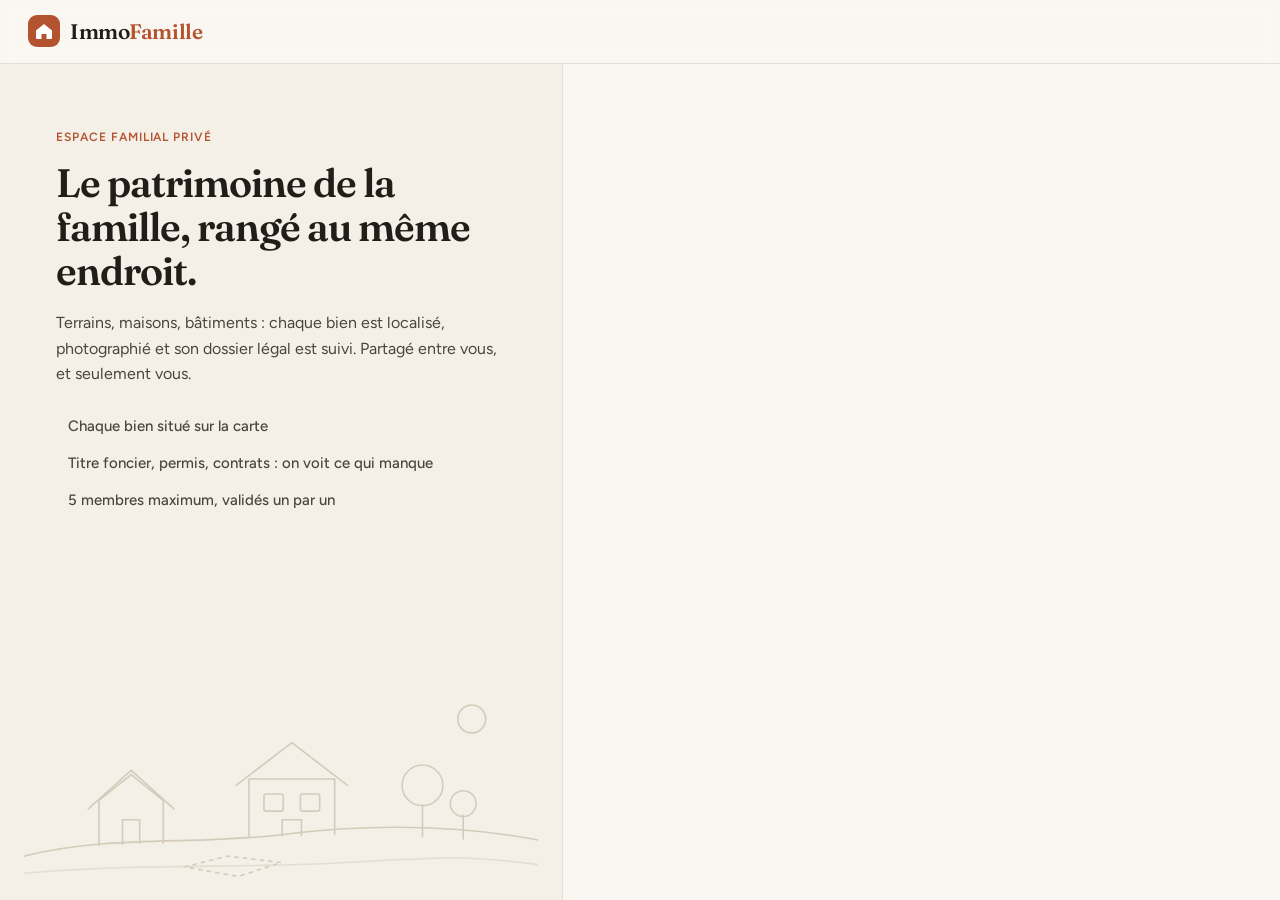
==== commit 21e45000: "Mise en ligne : installation sur téléphone et versions des fichiers - manifest.webmanifest + icônes " ====
--- a/index.html
+++ b/index.html
@@ -5,6 +5,13 @@
   <meta name="viewport" content="width=device-width, initial-scale=1.0, maximum-scale=5.0"/>
   <meta name="theme-color" content="#FAF7F2"/>
   <title>ImmoFamille · Le patrimoine de la famille</title>
+  <meta name="description" content="Espace privé de la famille : terrains, maisons et documents légaux."/>
+  <link rel="manifest" href="manifest.webmanifest"/>
+  <link rel="apple-touch-icon" href="icons/apple-touch-icon.png"/>
+  <meta name="apple-mobile-web-app-capable" content="yes"/>
+  <meta name="mobile-web-app-capable" content="yes"/>
+  <meta name="apple-mobile-web-app-title" content="ImmoFamille"/>
+  <meta name="apple-mobile-web-app-status-bar-style" content="default"/>
   <link rel="icon" href="data:image/svg+xml,%3Csvg xmlns='http://www.w3.org/2000/svg' viewBox='0 0 32 32'%3E%3Crect width='32' height='32' rx='9' fill='%23B4532F'/%3E%3Cpath d='M8 15.5 16 9l8 6.5V23a1 1 0 0 1-1 1h-4.5v-5h-5v5H9a1 1 0 0 1-1-1z' fill='%23fff'/%3E%3C/svg%3E"/>
 
   <!-- Leaflet CSS -->
@@ -16,7 +23,7 @@
   <link href="https://fonts.googleapis.com/css2?family=Figtree:wght@400;500;600;700&family=Fraunces:opsz,wght@9..144,500;9..144,600&display=swap" rel="stylesheet"/>
 
   <!-- Notre CSS -->
-  <link rel="stylesheet" href="style.css"/>
+  <link rel="stylesheet" href="style.css?v=2026.09.25"/>
 </head>
 <body class="auth-mode">
 
@@ -90,24 +97,22 @@
   <img id="lightbox-img" src="" alt="Photo agrandie"/>
 </div>
 
-<!-- Code d'activation (admin) -->
-<div class="modal" id="code-modal" onclick="if (event.target === this) closeCodeModal()">
-  <div class="modal-card" role="dialog" aria-modal="true" aria-labelledby="code-modal-title">
-    <div class="state-icon"><i data-icon="key-round"></i></div>
-    <h2 class="gate-title" id="code-modal-title">Code d'activation</h2>
-    <p class="gate-text" id="code-modal-text"></p>
-    <div class="code-display" id="code-modal-code"></div>
-    <p class="hint">Valable 7 jours · utilisable une seule fois</p>
-    <div class="callout">
-      <i data-icon="shield-check"></i>
-      <p>Donnez ce code <strong>de vive voix, par SMS ou WhatsApp</strong>, jamais par e-mail. C'est ce qui garantit que c'est bien la bonne personne qui se connecte.</p>
+<!-- Invitation envoyée (admin) -->
+<div class="modal" id="invite-modal" onclick="if (event.target === this) closeInviteModal()">
+  <div class="modal-card" role="dialog" aria-modal="true" aria-labelledby="invite-modal-title">
+    <div class="state-icon" id="invite-modal-icon"><i data-icon="mail-check"></i></div>
+    <h2 class="gate-title" id="invite-modal-title">Invitation envoyée</h2>
+    <p class="gate-text" id="invite-modal-text"></p>
+    <ol class="how-list" id="invite-modal-steps">
+      <li>Il ouvre l'application et clique sur <strong>« Première connexion »</strong>.</li>
+      <li>Il saisit le <strong>code à 6 chiffres</strong> reçu par e-mail (ou clique sur le lien de l'e-mail).</li>
+      <li>Il crée son <strong>mot de passe</strong>. C'est fini.</li>
+    </ol>
+    <div class="modal-actions modal-actions-2">
+      <a class="btn btn-secondary" id="invite-modal-whatsapp" target="_blank" rel="noopener"><i data-icon="message-circle"></i>Prévenir sur WhatsApp</a>
+      <button type="button" class="btn btn-secondary" onclick="copyShareLink()"><i data-icon="copy"></i>Copier le lien</button>
     </div>
-    <div class="modal-actions">
-      <button type="button" class="btn btn-secondary" onclick="copyActivationCode()"><i data-icon="copy"></i>Copier</button>
-      <a class="btn btn-secondary" id="code-modal-whatsapp" target="_blank" rel="noopener"><i data-icon="message-circle"></i>WhatsApp</a>
-      <a class="btn btn-secondary" id="code-modal-sms"><i data-icon="send"></i>SMS</a>
-    </div>
-    <button type="button" class="btn btn-primary btn-block" onclick="closeCodeModal()">C'est noté</button>
+    <button type="button" class="btn btn-primary btn-block" onclick="closeInviteModal()">C'est noté</button>
   </div>
 </div>
 
@@ -151,41 +156,58 @@
   <div class="gate-page">
     <div class="gate-card fade-in">
       <h2 class="gate-title">Bienvenue</h2>
-      <p class="gate-text">Connectez-vous à l'espace de la famille, ou demandez à y entrer.</p>
+      <p class="gate-text" id="auth-intro">Connectez-vous à l'espace de la famille, ou demandez à y entrer.</p>
 
       <div class="segmented" role="tablist">
         <button type="button" class="segmented-btn active" id="tab-login" onclick="setAuthTab('login')">Se connecter</button>
         <button type="button" class="segmented-btn" id="tab-demande" onclick="setAuthTab('demande')">Demander l'accès</button>
       </div>
 
-      <!-- Connexion -->
-      <form class="auth-pane active" id="pane-login" onsubmit="event.preventDefault(); sendLoginLink();">
+      <!-- Connexion : e-mail + mot de passe -->
+      <form class="auth-pane active" id="pane-login" onsubmit="event.preventDefault(); loginWithPassword();">
         <div class="field">
           <label class="label" for="login-email">Adresse e-mail</label>
-          <input type="email" id="login-email" class="input" placeholder="vous@exemple.com" autocomplete="email" required/>
-        </div>
-        <button type="submit" class="btn btn-primary btn-block btn-lg" id="btn-login">Recevoir mon code de connexion</button>
-        <p class="hint center">Pas de mot de passe : un code vous est envoyé par e-mail, puis on vous demande votre code secret.</p>
+          <input type="email" id="login-email" class="input" placeholder="vous@exemple.com" autocomplete="username" required/>
+        </div>
+        <div class="field">
+          <div class="label-row">
+            <label class="label" for="login-password">Mot de passe</label>
+            <button type="button" class="link-btn link-sm" onclick="startEmailCode('reset')">Mot de passe oublié ?</button>
+          </div>
+          <div class="password-field">
+            <input type="password" id="login-password" class="input" autocomplete="current-password" required/>
+            <button type="button" class="reveal-btn" onclick="togglePassword('login-password', this)" aria-label="Afficher le mot de passe"><i data-icon="eye"></i></button>
+          </div>
+        </div>
+        <button type="submit" class="btn btn-primary btn-block btn-lg" id="btn-login">Se connecter</button>
+        <div class="divider"><span>Nouveau dans la famille ?</span></div>
+        <button type="button" class="btn btn-secondary btn-block" onclick="startEmailCode('first')"><i data-icon="key-round"></i>Première connexion</button>
+        <p class="hint center">Votre demande a été acceptée ? Recevez un code par e-mail pour créer votre mot de passe.</p>
       </form>
 
-      <!-- Code reçu par e-mail -->
+      <!-- Vérifiez votre boîte mail (code ou lien reçu par e-mail) -->
       <form class="auth-pane" id="pane-otp" onsubmit="event.preventDefault(); verifyEmailCode();">
         <ol class="stepper">
           <li class="step active"><span class="step-dot">1</span>E-mail</li>
           <li class="step-line"></li>
-          <li class="step"><span class="step-dot">2</span>Code secret</li>
+          <li class="step"><span class="step-dot">2</span>Mot de passe</li>
         </ol>
-        <p class="gate-text">Un e-mail a été envoyé à <strong id="otp-email"></strong>. Cliquez sur le lien qu'il contient, ou saisissez son code ci-dessous.</p>
+        <div class="mail-wait">
+          <div class="state-icon"><i data-icon="mail-open"></i></div>
+          <h3 class="mail-wait-title">Vérifiez votre boîte mail</h3>
+          <p class="gate-text" id="otp-intro"></p>
+          <p class="waiting-line"><span class="pulse-dot"></span>En attente de confirmation… cette page passera toute seule à l'étape suivante.</p>
+        </div>
+        <div class="divider"><span>ou saisissez le code reçu</span></div>
         <div class="field">
           <input type="text" id="otp-code" class="input input-code" inputmode="numeric"
                  autocomplete="one-time-code" maxlength="10" placeholder="000000" aria-label="Code reçu par e-mail"/>
         </div>
-        <button type="submit" class="btn btn-primary btn-block btn-lg" id="btn-otp">Vérifier mon e-mail</button>
+        <button type="submit" class="btn btn-primary btn-block btn-lg" id="btn-otp">Valider le code</button>
         <p class="hint center">
-          Vous avez cliqué sur le lien de l'e-mail ? Cette page se met à jour toute seule.<br>
-          <button type="button" class="link-btn" onclick="resendCode()">Renvoyer un code</button>
-          <span aria-hidden="true">·</span>
-          <button type="button" class="link-btn" onclick="setAuthTab('login')">Changer d'adresse</button>
+          Rien reçu ? Regardez dans les spams, ou
+          <button type="button" class="link-btn" onclick="resendCode()">renvoyez un code</button>.<br>
+          <button type="button" class="link-btn" onclick="setAuthTab('login')">Revenir à la connexion</button>
         </p>
       </form>
 
@@ -206,7 +228,7 @@
           <input type="email" id="dem-email" class="input" placeholder="vous@exemple.com" autocomplete="email" required/>
         </div>
         <button type="submit" class="btn btn-primary btn-block btn-lg" id="btn-demande">Envoyer ma demande</button>
-        <p class="hint center">L'administrateur de la famille valide chaque demande. Il vous donnera ensuite un code d'activation.</p>
+        <p class="hint center">L'administrateur de la famille valide chaque demande. Vous recevrez alors un code par e-mail pour créer votre mot de passe.</p>
       </form>
 
       <div class="notice" id="auth-message" role="status"></div>
@@ -215,37 +237,46 @@
 </div>
 
 <!-- ============================================================
-     CODE SECRET (2e étape de connexion)
-============================================================ -->
-<div class="view" id="view-verify">
+     MOT DE PASSE (création ou changement après un code e-mail)
+============================================================ -->
+<div class="view" id="view-password">
   <div class="gate-page">
     <div class="gate-card fade-in">
       <ol class="stepper">
         <li class="step done"><span class="step-dot"><i data-icon="check"></i></span>E-mail vérifié</li>
         <li class="step-line done"></li>
-        <li class="step active"><span class="step-dot">2</span>Code secret</li>
+        <li class="step active"><span class="step-dot">2</span>Mot de passe</li>
       </ol>
-      <h2 class="gate-title" id="verify-title"></h2>
-      <p class="gate-text" id="verify-text"></p>
-
-      <form id="verify-form" onsubmit="event.preventDefault(); submitVerify();">
-        <div class="field" id="grp-activation">
-          <label class="label" for="v-activation">Code d'activation <span class="label-hint">donné par l'administrateur</span></label>
-          <input type="text" id="v-activation" class="input input-code" inputmode="numeric" maxlength="6" autocomplete="off" placeholder="000000"/>
-        </div>
-        <div class="field" id="grp-pin">
-          <label class="label" for="v-pin" id="lbl-pin">Code secret</label>
-          <input type="password" id="v-pin" class="input input-code" inputmode="numeric" maxlength="6" autocomplete="off" placeholder="••••••"/>
-        </div>
-        <div class="field" id="grp-pin2">
-          <label class="label" for="v-pin2">Confirmez votre code secret</label>
-          <input type="password" id="v-pin2" class="input input-code" inputmode="numeric" maxlength="6" autocomplete="off" placeholder="••••••"/>
-        </div>
-        <button type="submit" class="btn btn-primary btn-block btn-lg" id="btn-verify">Accéder</button>
+      <h2 class="gate-title" id="password-title">Créez votre mot de passe</h2>
+      <p class="gate-text" id="password-text"></p>
+
+      <form id="password-form" onsubmit="event.preventDefault(); submitPassword();">
+        <input type="email" id="password-username" autocomplete="username" hidden/>
+        <div class="field">
+          <label class="label" for="new-password">Mot de passe</label>
+          <div class="password-field">
+            <input type="password" id="new-password" class="input" autocomplete="new-password" oninput="updatePasswordRules()" required/>
+            <button type="button" class="reveal-btn" onclick="togglePassword('new-password', this)" aria-label="Afficher le mot de passe"><i data-icon="eye"></i></button>
+          </div>
+          <ul class="rules" id="password-rules">
+            <li data-rule="length"><i data-icon="circle"></i>8 caractères minimum</li>
+            <li data-rule="letter"><i data-icon="circle"></i>Au moins une lettre</li>
+            <li data-rule="digit"><i data-icon="circle"></i>Au moins un chiffre</li>
+          </ul>
+        </div>
+        <div class="field">
+          <label class="label" for="new-password2">Confirmez le mot de passe</label>
+          <input type="password" id="new-password2" class="input" autocomplete="new-password" required/>
+        </div>
+        <button type="submit" class="btn btn-primary btn-block btn-lg" id="btn-password">Enregistrer et accéder</button>
       </form>
 
-      <div class="notice" id="verify-message" role="status"></div>
-      <p class="hint center"><button type="button" class="link-btn" onclick="logout()">Se déconnecter</button></p>
+      <div class="notice" id="password-message" role="status"></div>
+      <p class="hint center">
+        <button type="button" class="link-btn" id="btn-keep-password" onclick="keepCurrentPassword()">Garder mon mot de passe actuel</button>
+        <span id="keep-sep" aria-hidden="true"> · </span>
+        <button type="button" class="link-btn" onclick="logout()">Se déconnecter</button>
+      </p>
     </div>
   </div>
 </div>
@@ -495,10 +526,10 @@
 <script src="https://cdn.jsdelivr.net/npm/@supabase/supabase-js@2/dist/umd/supabase.js"></script>
 
 <!-- Configuration Supabase -->
-<script src="config.js"></script>
-
-<!-- Notre JS -->
-<script src="icons.js"></script>
-<script src="app.js"></script>
+<script src="config.js?v=2026.09.25"></script>
+
+<!-- Notre JS (le ?v= force le rechargement après une mise à jour : changez-le à chaque mise en ligne) -->
+<script src="icons.js?v=2026.09.25"></script>
+<script src="app.js?v=2026.09.25"></script>
 </body>
 </html>
--- a/style.css
+++ b/style.css
@@ -359,6 +359,42 @@
   --notice-icon: url("data:image/svg+xml,%3Csvg xmlns='http://www.w3.org/2000/svg' viewBox='0 0 24 24' fill='none' stroke='black' stroke-width='2' stroke-linecap='round' stroke-linejoin='round'%3E%3Cpath d='m21.73 18-8-14a2 2 0 0 0-3.48 0l-8 14A2 2 0 0 0 4 21h16a2 2 0 0 0 1.73-3'/%3E%3Cpath d='M12 9v4M12 17h.01'/%3E%3C/svg%3E");
 }
 
+/* Connexion : mot de passe, attente de l'e-mail */
+.label-row { display: flex; align-items: baseline; justify-content: space-between; gap: 12px; }
+.link-sm { font-size: 13px; font-weight: 600; margin-bottom: 7px; }
+.password-field { position: relative; }
+.password-field .input { padding-right: 48px; }
+.reveal-btn {
+  position: absolute; right: 4px; top: 50%; transform: translateY(-50%);
+  width: 40px; height: 38px; border-radius: 8px; display: flex; align-items: center; justify-content: center;
+  color: var(--muted);
+}
+.reveal-btn:hover { color: var(--ink); background: var(--surface-2); }
+.divider {
+  display: flex; align-items: center; gap: 12px; margin: 22px 0 16px;
+  color: var(--muted); font-size: 13px;
+}
+.divider::before, .divider::after { content: ''; flex: 1; height: 1px; background: var(--line); }
+.otp-mode > .gate-title, .otp-mode > #auth-intro, .otp-mode > .segmented { display: none; }
+.mail-wait { text-align: center; }
+.mail-wait .state-icon { margin-bottom: 14px; }
+.mail-wait-title { font-family: var(--font-display); font-size: 22px; font-weight: 600; margin-bottom: 6px; }
+.mail-wait .gate-text { margin-bottom: 12px; }
+.waiting-line {
+  display: inline-flex; align-items: center; gap: 10px; text-align: left;
+  font-size: 13.5px; color: var(--ink-2); background: var(--surface-2);
+  padding: 10px 14px; border-radius: 10px;
+}
+.pulse-dot {
+  width: 9px; height: 9px; border-radius: 50%; flex-shrink: 0; background: var(--brand);
+  animation: pulse 1.4s ease-in-out infinite;
+}
+@keyframes pulse { 0%, 100% { opacity: .35; transform: scale(.85); } 50% { opacity: 1; transform: scale(1.1); } }
+.rules { list-style: none; display: grid; gap: 4px; margin-top: 10px; font-size: 13.5px; color: var(--muted); }
+.rules li { display: flex; align-items: center; gap: 8px; transition: color .15s; }
+.rules .icon { width: 15px; height: 15px; }
+.rules li.ok { color: var(--ok); }
+
 .stepper { list-style: none; display: flex; align-items: center; gap: 10px; margin-bottom: 24px; }
 .step { display: flex; align-items: center; gap: 8px; font-size: 13.5px; font-weight: 600; color: var(--muted); white-space: nowrap; }
 .step-dot {
@@ -523,8 +559,24 @@
 .popup-body small { color: var(--muted); display: block; margin-bottom: 10px; }
 .popup-body .btn { width: 100%; height: 36px; font-size: 13.5px; }
 .leaflet-container { font-family: var(--font); background: var(--surface-2); }
+/* Plan OpenStreetMap harmonisé avec l'app (seules les tuiles sont filtrées, pas les pilules) */
+.map-plan .leaflet-tile-pane { filter: saturate(.72) sepia(.12) brightness(1.02); }
+[data-theme="dark"] .map-plan .leaflet-tile-pane { filter: invert(1) hue-rotate(180deg) brightness(.92) contrast(.88) saturate(.45); }
+.map-style-btn {
+  display: inline-flex; align-items: center; gap: 7px;
+  height: 36px; padding: 0 12px; border-radius: 10px;
+  background: var(--surface); color: var(--ink); border: 1px solid var(--line);
+  font-family: var(--font); font-size: 13px; font-weight: 600;
+  box-shadow: var(--shadow); cursor: pointer;
+}
+.map-style-btn:hover { background: var(--surface-2); }
+.map-style-btn .icon { width: 16px; height: 16px; }
 .leaflet-control-attribution { font-size: 10px; }
-.leaflet-bar a { color: var(--ink) !important; }
+.leaflet-bar { border: 1px solid var(--line) !important; box-shadow: var(--shadow) !important; border-radius: 10px !important; overflow: hidden; }
+.leaflet-bar a { color: var(--ink) !important; background: var(--surface) !important; border-color: var(--line) !important; }
+.leaflet-bar a:hover { background: var(--surface-2) !important; }
+.leaflet-control-attribution { background: color-mix(in srgb, var(--surface) 85%, transparent) !important; color: var(--muted) !important; }
+.leaflet-control-attribution a { color: var(--ink-2) !important; }
 
 /* ------------------------------------------------------------
    7. PAGES (formulaire, fiche, admin)
@@ -783,18 +835,17 @@
   background: var(--surface); border-radius: 20px; padding: 28px 24px 24px; text-align: center;
   box-shadow: var(--shadow-lg);
 }
-.code-display {
-  font-size: 40px; font-weight: 700; letter-spacing: .32em; padding-left: .32em;
-  font-variant-numeric: tabular-nums; color: var(--ink);
-  background: var(--surface-2); border-radius: 14px; padding-top: 14px; padding-bottom: 14px;
-  margin: 4px 0 8px; user-select: all;
-}
 .callout {
   display: flex; gap: 12px; text-align: left; font-size: 13.5px; line-height: 1.5;
   background: var(--brand-soft); color: var(--ink); border-radius: 12px; padding: 12px 14px; margin: 16px 0;
 }
 .callout .icon { color: var(--brand); margin-top: 1px; }
 .modal-actions { display: grid; grid-template-columns: repeat(3, 1fr); gap: 8px; margin-bottom: 10px; }
+.modal-actions-2 { grid-template-columns: 1fr 1fr; }
+.how-list {
+  text-align: left; margin: 0 0 18px; padding: 14px 16px 14px 34px;
+  background: var(--surface-2); border-radius: 12px; display: grid; gap: 6px; font-size: 14px; color: var(--ink-2);
+}
 
 .lightbox {
   display: none; position: fixed; inset: 0; z-index: 9000;
